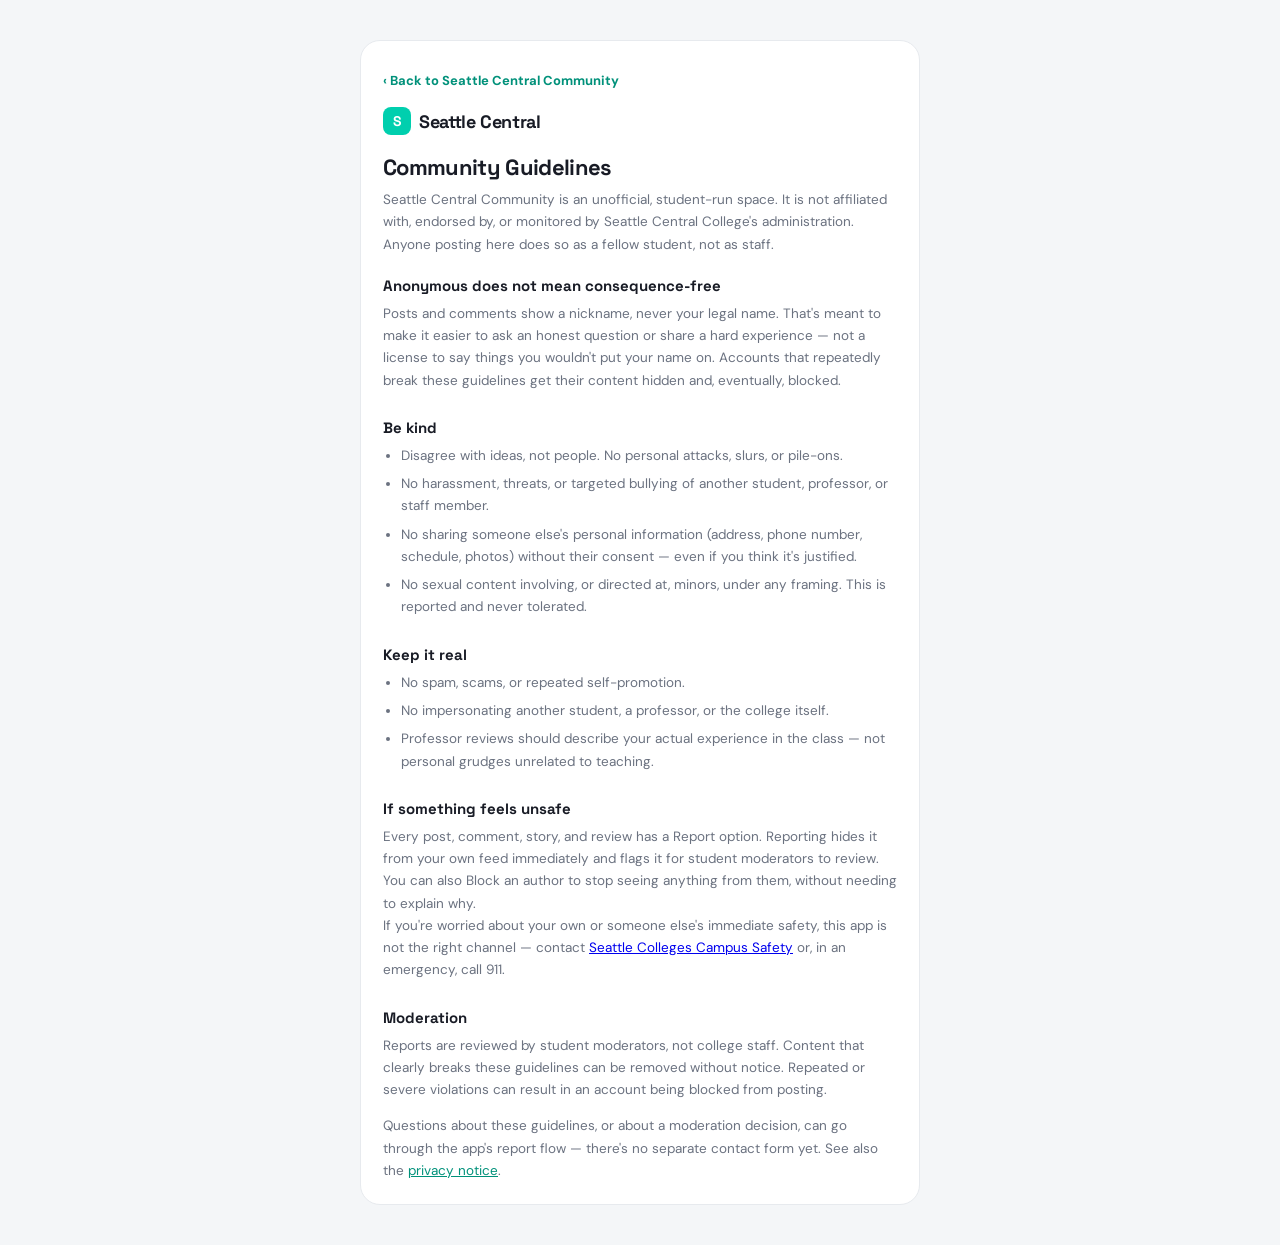
==== Seattle central Project/seattle-central-community/guidelines.html @ 3c8ae99a "Add files via upload" ====
<!DOCTYPE html>
<html lang="en">
<head>
<meta charset="UTF-8">
<meta name="viewport" content="width=device-width, initial-scale=1.0">
<meta name="theme-color" content="#00CFAE">
<title>Community Guidelines · Seattle Central Community</title>
<link rel="icon" href="icons/icon.svg" type="image/svg+xml">
<link rel="preconnect" href="https://fonts.googleapis.com">
<link href="https://fonts.googleapis.com/css2?family=DM+Sans:ital,opsz,wght@0,9..40,400;0,9..40,500;0,9..40,600;0,9..40,700;1,9..40,400&family=Space+Grotesk:wght@500;600;700&display=swap" rel="stylesheet">
<link rel="stylesheet" href="style.css">
<style>
  .policy-gate{ position:static; min-height:100vh; align-items:flex-start; padding:40px 20px; }
  .policy-card{ max-width:560px; width:100%; margin:0 auto; }
  .policy-card h2{ font-family:var(--font-display); font-size:15px; margin:26px 0 8px; }
  .policy-card h2:first-of-type{ margin-top:20px; }
  .policy-card p, .policy-card li{ font-size:13.5px; line-height:1.65; color:var(--ink-soft); }
  .policy-card ul{ margin:6px 0 0 18px; }
  .policy-card li{ margin-bottom:6px; }
  .policy-back{ display:inline-block; font-size:13px; font-weight:700; color:#00917A; text-decoration:none; margin-bottom:18px; }
</style>
</head>
<body>
<div class="gate policy-gate">
  <div class="gate-card policy-card">
    <a class="policy-back" href="index.html">‹ Back to Seattle Central Community</a>
    <div class="brand gate-brand"><div class="mark">S</div>Seattle Central</div>
    <h1 class="gate-title">Community Guidelines</h1>
    <p class="gate-lede">Seattle Central Community is an unofficial, student-run space. It is not affiliated with, endorsed by, or monitored by Seattle Central College's administration. Anyone posting here does so as a fellow student, not as staff.</p>

    <h2>Anonymous does not mean consequence-free</h2>
    <p>Posts and comments show a nickname, never your legal name. That's meant to make it easier to ask an honest question or share a hard experience — not a license to say things you wouldn't put your name on. Accounts that repeatedly break these guidelines get their content hidden and, eventually, blocked.</p>

    <h2>Be kind</h2>
    <ul>
      <li>Disagree with ideas, not people. No personal attacks, slurs, or pile-ons.</li>
      <li>No harassment, threats, or targeted bullying of another student, professor, or staff member.</li>
      <li>No sharing someone else's personal information (address, phone number, schedule, photos) without their consent — even if you think it's justified.</li>
      <li>No sexual content involving, or directed at, minors, under any framing. This is reported and never tolerated.</li>
    </ul>

    <h2>Keep it real</h2>
    <ul>
      <li>No spam, scams, or repeated self-promotion.</li>
      <li>No impersonating another student, a professor, or the college itself.</li>
      <li>Professor reviews should describe your actual experience in the class — not personal grudges unrelated to teaching.</li>
    </ul>

    <h2>If something feels unsafe</h2>
    <p>Every post, comment, story, and review has a Report option. Reporting hides it from your own feed immediately and flags it for student moderators to review. You can also Block an author to stop seeing anything from them, without needing to explain why.</p>
    <p>If you're worried about your own or someone else's immediate safety, this app is not the right channel — contact <a href="https://www.seattlecolleges.edu/about/campus-safety" target="_blank" rel="noopener">Seattle Colleges Campus Safety</a> or, in an emergency, call 911.</p>

    <h2>Moderation</h2>
    <p>Reports are reviewed by student moderators, not college staff. Content that clearly breaks these guidelines can be removed without notice. Repeated or severe violations can result in an account being blocked from posting.</p>

    <p class="gate-fine">Questions about these guidelines, or about a moderation decision, can go through the app's report flow — there's no separate contact form yet. See also the <a href="privacy.html">privacy notice</a>.</p>
  </div>
</div>
</body>
</html>
---- Seattle central Project/seattle-central-community/style.css ----
:root{
    --mint: #00CFAE;
    --mint-soft: #E3FBF6;
    --bg: #F4F6F8;
    --surface: #FFFFFF;
    --ink: #181B25;
    --ink-soft: #6B7280;
    --line: #E7EAEE;
    --accent: #5B6CFF;
    --warn: #FF6B6B;
    --radius: 16px;
    --radius-sm: 10px;
    --space: 8px;
    --font-display: 'Space Grotesk', 'DM Sans', sans-serif;
    --font-body: 'DM Sans', -apple-system, BlinkMacSystemFont, sans-serif;
  }
  *{margin:0;padding:0;box-sizing:border-box;-webkit-tap-highlight-color:transparent;}
  html,body{height:100%;}
  :focus-visible{ outline: 2px solid var(--mint); outline-offset: 2px; }
  button, a.menu-item { font-family: inherit; }
  .sr-only{position:absolute;width:1px;height:1px;padding:0;margin:-1px;overflow:hidden;clip:rect(0,0,0,0);white-space:nowrap;border:0;}
  body{
    font-family: var(--font-body);
    background: var(--bg);
    color: var(--ink);
    display:flex;
    justify-content:center;
  }
  body{ background: var(--bg); }
  .app{
    width:100%;
    max-width:430px;
    min-height:100vh;
    background: var(--surface);
    display:flex;
    flex-direction:column;
    position:relative;
    box-shadow: 0 0 40px rgba(0,0,0,0.04);
  }

  /* ---------- DESKTOP LAYOUT ---------- */
  @media (min-width: 900px){
    body{ align-items:flex-start; padding:0; }
    .app{
      max-width:none;
      width:100%;
      min-height:100vh;
      box-shadow:none;
      display:grid;
      grid-template-columns: 240px 1fr 320px;
      grid-template-rows: auto 1fr;
      grid-template-areas:
        "topbar topbar topbar"
        "sidenav main aside";
      max-width:1200px;
      margin:0 auto;
      background:transparent;
    }
    .topbar{ grid-area: topbar; max-width:1200px; width:100%; margin:0 auto; padding:18px 32px; background:var(--bg); border-bottom:1px solid var(--line); }
    .school-bar{ display:none; }
    main{ grid-area: main; padding: 0 24px 60px; max-width:680px; width:100%; justify-self:center; }
    .fab{ position:fixed; right: calc(50% - 600px + 24px); bottom:32px; }
    .bottomnav{ display:none; }
    .modal-overlay{ align-items:center; justify-content:center; }
    .modal{ width:480px; border-radius:20px; max-height:80vh; }

    /* desktop side navigation */
    .desktop-nav{
      display:flex; flex-direction:column; gap:4px;
      grid-area: sidenav; padding:24px 16px; position:sticky; top:73px; height:fit-content;
    }
    .desktop-nav .dn-item{
      display:flex; align-items:center; gap:12px;
      padding:11px 14px; border-radius:12px; cursor:pointer;
      font-size:14.5px; font-weight:600; color:var(--ink-soft);
      transition: background .15s, color .15s;
      width:100%; background:none; border:none; text-align:left;
    }
    .desktop-nav .dn-item .ic{ font-size:18px; width:22px; text-align:center; }
    .desktop-nav .dn-item:hover{ background:var(--bg); color:var(--ink); }
    .desktop-nav .dn-item.active{ background:var(--mint-soft); color:#00917A; }
    .desktop-nav .dn-divider{ height:1px; background:var(--line); margin:10px 14px; }
    .desktop-nav .dn-schools{ padding:0 14px; }
    .desktop-nav .dn-schools h4{ font-size:11px; text-transform:uppercase; letter-spacing:.06em; color:var(--ink-soft); margin: 14px 0 8px; }
    .desktop-nav .school-chip{ display:block; width:100%; text-align:left; margin-bottom:6px; border-radius:10px; }

    /* desktop right rail */
    .desktop-aside{
      grid-area: aside; padding:24px 24px 24px 0;
      display:flex; flex-direction:column; gap:18px; position:sticky; top:73px; height:fit-content;
    }
    .aside-card{
      border:1px solid var(--line); border-radius:var(--radius); padding:16px; background:var(--surface);
    }
    .aside-card h4{ font-family:var(--font-display); font-size:14px; margin-bottom:12px; }
    .aside-story{ display:flex; flex-direction:column; gap:2px; padding:8px 0; border-bottom:1px solid var(--line); }
    .aside-story:last-child{ border-bottom:none; }
    .aside-story .route{ font-size:11px; font-weight:700; color:var(--ink-soft); text-transform:uppercase; }
    .aside-story .major{ font-size:13px; font-weight:600; }
    .aside-trend{ display:flex; justify-content:space-between; align-items:center; padding:7px 0; font-size:13px; }
    .aside-trend .n{ color:var(--ink-soft); font-weight:700; margin-right:8px; }
    .aside-cta{ background: linear-gradient(135deg, var(--ink), #2B3142); color:#fff; }
    .aside-cta h4{ color:var(--mint); }
    .aside-cta p{ font-size:12.5px; line-height:1.6; opacity:.85; margin-bottom:12px; }
  }
  @media (min-width: 1300px){
    .app{ grid-template-columns: 260px 1fr 340px; }
  }

  /* ---------- HEADER ---------- */
  .topbar{
    position:sticky; top:0; z-index:50;
    background: var(--surface);
    border-bottom:1px solid var(--line);
    padding:14px 18px;
    display:flex; align-items:center; justify-content:space-between;
  }
  .brand{
    display:flex; align-items:center; gap:8px;
    font-family:var(--font-display);
    font-weight:700; font-size:18px; letter-spacing:-0.02em;
  }
  .brand .mark{
    width:28px;height:28px;border-radius:8px;
    background: var(--mint);
    display:flex;align-items:center;justify-content:center;
    color:#fff; font-size:14px; font-weight:800;
  }
  .topbar-icons{display:flex;gap:14px;align-items:center;}
  .icon-btn{
    width:40px;height:40px;border-radius:50%;
    display:flex;align-items:center;justify-content:center;
    background:var(--bg); border:none; cursor:pointer;
    color:var(--ink-soft); position:relative;
  }
  .icon-btn .dot{
    position:absolute; top:6px; right:6px;
    width:7px;height:7px;border-radius:50%;
    background: var(--accent); border:1.5px solid var(--surface);
  }

  /* ---------- SCHOOL SELECTOR ---------- */
  .school-bar{
    padding:10px 18px;
    font-size:12.5px; font-weight:600; color:var(--ink-soft);
    border-bottom:1px solid var(--line);
    background: var(--bg);
  }
  .school-chip{
    flex-shrink:0;
    padding:7px 14px;
    border-radius:999px;
    border:1px solid var(--line);
    background: var(--surface);
    font-size:13px; font-weight:600; color:var(--ink-soft);
    cursor:pointer; transition: all .15s ease;
    white-space:nowrap;
  }
  .school-chip.active{
    background: var(--ink); color:#fff; border-color:var(--ink);
  }

  /* ---------- MAIN ---------- */
  main{flex:1; padding-bottom:90px;}
  .page{display:none; animation: fade .25s ease;}
  .page.active{display:block;}
  @keyframes fade{from{opacity:0; transform:translateY(6px);} to{opacity:1; transform:none;}}

  /* live ticker - signature element */
  .pulse{
    margin:14px 18px; padding:14px 16px;
    border-radius: var(--radius);
    background: linear-gradient(135deg, var(--ink) 0%, #2B3142 100%);
    color:#fff; overflow:hidden; position:relative;
    height:84px;
  }
  .pulse-label{
    display:flex; align-items:center; gap:6px;
    font-size:11px; font-weight:700; letter-spacing:.08em;
    text-transform:uppercase; color: var(--mint); margin-bottom:8px;
  }
  .pulse-label .live-dot{
    width:6px;height:6px;border-radius:50%; background:var(--mint);
    animation: blink 1.4s infinite;
  }
  @keyframes blink{0%,100%{opacity:1;}50%{opacity:.25;}}
  .pulse-track{
    position:relative; height:20px;
  }
  .pulse-item{
    position:absolute; top:0; left:0; width:100%;
    font-size:14px; font-weight:500; opacity:0;
    transform: translateY(12px);
    transition: opacity .5s ease, transform .5s ease;
    white-space:nowrap; overflow:hidden; text-overflow:ellipsis;
  }
  .pulse-item.show{opacity:1; transform:translateY(0);}

  /* section headers */
  .section-head{
    display:flex; align-items:baseline; justify-content:space-between;
    padding: 18px 18px 10px;
  }
  .section-head h2{
    font-family:var(--font-display); font-size:18px; font-weight:700; letter-spacing:-0.02em;
  }
  .section-head a{font-size:12.5px; color:var(--ink-soft); text-decoration:none; font-weight:600;}

  /* board categories */
  .board-grid{
    display:grid; grid-template-columns: repeat(4,1fr);
    gap:10px; padding:0 18px 6px;
  }
  .board-cat{
    display:flex; flex-direction:column; align-items:center; justify-content:center; gap:6px;
    padding:15px 6px; border-radius: var(--radius-sm);
    background: var(--bg); cursor:pointer; border:1px solid transparent;
    transition: border-color .15s;
    font-family: inherit;
  }
  .board-cat:active{border-color:var(--mint);}
  .board-cat .emoji{font-size:20px;}
  .board-cat span{font-size:12px; font-weight:600; color:var(--ink-soft); text-align:center;}

  /* posts */
  .post{
    padding:14px 18px; border-bottom:1px solid var(--line);
    cursor:pointer;
  }
  .post:active{background: var(--bg);}
  .post-meta{
    display:flex; align-items:center; gap:6px;
    font-size:12px; color:var(--ink-soft); margin-bottom:6px;
  }
  .post-tag{
    font-size:11px; font-weight:700; padding:2px 8px;
    border-radius:6px; background: var(--mint-soft); color:#00917A;
  }
  .post-title{font-size:15px; font-weight:600; line-height:1.4; margin-bottom:4px;}
  .post-body{
    font-size:13px; color:var(--ink-soft); line-height:1.5;
    display:-webkit-box; -webkit-line-clamp:2; -webkit-box-orient:vertical; overflow:hidden;
  }
  .post-foot{
    display:flex; gap:14px; margin-top:8px;
    font-size:12px; color:var(--ink-soft); font-weight:500;
  }
  .post-foot span{display:flex; align-items:center; gap:4px;}

  /* post detail page */
  .post-detail-head{
    padding:14px 18px; border-bottom:1px solid var(--line);
    position:sticky; top:0; background:var(--surface); z-index:10;
  }
  .back-btn{
    border:none; background:var(--bg); color:var(--ink);
    font-size:13.5px; font-weight:700; padding:8px 14px;
    border-radius:999px; cursor:pointer; font-family:var(--font-body);
  }
  .back-btn:hover{ background:var(--mint-soft); color:#00917A; }
  .post-detail{
    padding:18px;
  }
  .post-detail .post-meta{margin-bottom:10px;}
  .post-detail .post-title{font-size:19px; font-weight:700; line-height:1.4; margin-bottom:10px;}
  .post-detail .post-body{
    font-size:14.5px; color:var(--ink); line-height:1.7;
    -webkit-line-clamp:unset; display:block;
  }
  .post-detail .post-foot{
    margin-top:16px; padding-bottom:16px;
    font-size:13px;
  }
  .post-actions{
    display:flex; gap:16px; padding-bottom:16px; border-bottom:1px solid var(--line);
  }
  .text-action{
    background:none; border:none; padding:0; cursor:pointer;
    font-family:var(--font-body); font-size:12.5px; font-weight:700;
    color:var(--ink-soft);
  }
  .text-action:hover{ color:var(--ink); text-decoration:underline; }
  .text-action.danger{ color:var(--warn); }
  .text-action.danger:hover{ color:var(--warn); text-decoration:underline; }
  .comment-actions{ display:flex; gap:14px; margin-top:6px; }
  .comment-edit-actions{ display:flex; gap:12px; margin-top:8px; }
  .c-edit-input{
    width:100%; border:1px solid var(--line); border-radius:8px;
    padding:8px 10px; font-size:13px; font-family:var(--font-body);
    background:var(--bg); color:var(--ink);
  }
  .c-edit-input:focus{ outline:none; border-color:var(--mint); }
  .comments-section{padding:0 18px 24px;}
  .comments-section h4{
    font-family:var(--font-display); font-size:14px; font-weight:700;
    margin:18px 0 12px;
  }
  .comment{
    display:flex; gap:10px; padding:10px 0; border-bottom:1px solid var(--line);
  }
  .comment:last-child{border-bottom:none;}
  .comment .c-avatar{
    flex-shrink:0; width:32px; height:32px; border-radius:50%;
    background: var(--mint-soft); color:#00917A;
    display:flex; align-items:center; justify-content:center;
    font-size:13px; font-weight:700; font-family:var(--font-display);
  }
  .comment .c-body{flex:1;}
  .comment .c-name{font-size:13px; font-weight:700; margin-bottom:2px;}
  .comment .c-text{font-size:13px; color:var(--ink-soft); line-height:1.55;}
  .comment .c-time{font-size:11px; color:var(--ink-soft); margin-top:4px;}
  .comment-input-row{
    display:flex; gap:8px; padding:12px 18px; border-top:1px solid var(--line);
    position:sticky; bottom:0; background:var(--surface);
  }
  .comment-input-row input{
    flex:1; border:1px solid var(--line); border-radius:999px;
    padding:10px 16px; font-size:13.5px; font-family:var(--font-body); background:var(--bg);
  }
  .comment-input-row button{
    background:var(--mint); color:#fff; border:none; border-radius:999px;
    padding:0 18px; font-size:13px; font-weight:700; cursor:pointer; font-family:var(--font-body);
  }

  /* transfer story cards */
  .story-scroller{
    display:flex; gap:12px; padding:0 18px 18px; overflow-x:auto; scrollbar-width:none;
  }
  .story-scroller::-webkit-scrollbar{display:none;}
  .story-card{
    flex-shrink:0; width:200px;
    border:1px solid var(--line); border-radius: var(--radius);
    padding:14px; background:var(--surface);
  }
  .story-route{
    display:flex; align-items:center; gap:6px;
    font-size:11px; font-weight:700; color:var(--ink-soft);
    text-transform:uppercase; letter-spacing:.04em; margin-bottom:10px;
  }
  .story-route .arrow{color:var(--mint);}
  .story-card h3{font-size:15px; font-weight:700; margin-bottom:4px; line-height:1.3;}
  .story-stat{
    display:inline-flex; gap:4px; align-items:center;
    font-size:11.5px; font-weight:600; color:#00917A;
    background: var(--mint-soft); padding:2px 8px; border-radius:6px; margin:6px 0;
  }
  .story-card p{font-size:12.5px; color:var(--ink-soft); line-height:1.5; margin-top:6px;}

  .stories-list .story-full{
    margin:0 18px 14px; padding:16px;
    border:1px solid var(--line); border-radius:var(--radius);
  }
  .story-full .story-route{margin-bottom:8px;}
  .story-full h3{font-size:16px; font-weight:700; margin-bottom:6px;}
  .story-full .stats-row{display:flex; gap:8px; flex-wrap:wrap; align-items:center; margin:8px 0;}
  .story-full .stats-row .story-time{font-size:11.5px; color:var(--ink-soft); font-weight:600;}
  .story-full p{font-size:13px; color:var(--ink-soft); line-height:1.6;}
  .story-save-btn{
    margin-top:12px; display:inline-flex; align-items:center; gap:4px;
    font-size:12px; font-weight:700; color:var(--ink-soft);
    background:var(--bg); border:1px solid var(--line); border-radius:999px;
    padding:6px 14px; cursor:pointer; font-family:var(--font-body);
  }
  .story-save-btn.saved{ color:#00917A; background:var(--mint-soft); border-color:transparent; }

  /* professor reviews */
  .prof-card{
    flex-shrink:0; width:200px;
    border:1px solid var(--line); border-radius: var(--radius);
    padding:14px; background:var(--surface);
  }
  .prof-card h3{font-size:15px; font-weight:700; margin-bottom:2px;}
  .prof-card .dept{font-size:11.5px; color:var(--ink-soft); font-weight:600; text-transform:uppercase; letter-spacing:.04em; margin-bottom:8px;}
  .prof-card p{font-size:12.5px; color:var(--ink-soft); line-height:1.5; margin-top:8px;}

  .rating-row{display:flex; gap:6px; align-items:center; margin-bottom:2px;}
  .rating-score{
    font-family:var(--font-display); font-weight:700; font-size:18px;
    color:#00917A; background:var(--mint-soft); border-radius:8px;
    padding:2px 8px; line-height:1.3;
  }
  .rating-stars{font-size:13px; letter-spacing:1px; color:var(--mint);}
  .rating-tags{display:flex; gap:6px; flex-wrap:wrap; margin-top:8px;}
  .rating-tag{
    font-size:11px; font-weight:600; color:var(--ink-soft);
    background:var(--bg); border:1px solid var(--line);
    padding:3px 9px; border-radius:999px;
  }

  .prof-full{
    margin:0 18px 14px; padding:16px;
    border:1px solid var(--line); border-radius:var(--radius);
  }
  .prof-full .head-row{display:flex; justify-content:space-between; align-items:flex-start; gap:10px;}
  .prof-full h3{font-size:16px; font-weight:700;}
  .prof-full .dept{font-size:11.5px; color:var(--ink-soft); font-weight:600; text-transform:uppercase; letter-spacing:.04em; margin-top:2px;}
  .prof-full .review-meta{display:flex; gap:14px; font-size:12px; color:var(--ink-soft); margin:10px 0 6px;}
  .prof-full p{font-size:13px; color:var(--ink-soft); line-height:1.6;}
  .prof-full .post-foot{margin-top:10px;}

  /* social-style composer box */
  .composer-box{
    display:block; width: calc(100% - 36px); text-align:left;
    margin:0 18px 16px; padding:14px 16px;
    border:1px solid var(--line); border-radius: var(--radius);
    background: var(--surface); cursor:pointer; font-family:inherit; color:inherit;
  }
  .composer-row{
    display:flex; align-items:center; gap:12px;
  }
  .composer-avatar{
    flex-shrink:0; width:38px; height:38px; border-radius:50%;
    background: var(--mint-soft); display:flex; align-items:center; justify-content:center;
    font-size:17px;
  }
  .composer-text{
    flex:1; padding:10px 16px; border-radius:999px;
    background: var(--bg); color: var(--ink-soft);
    font-size:13.5px; font-weight:500; cursor:pointer;
    transition: background .15s;
  }
  .composer-box:hover .composer-text{ background: var(--mint-soft); color:#00917A; }
  .composer-prompts{
    display:flex; gap:8px; flex-wrap:wrap; margin:12px 0 0; padding-left:50px;
  }
  .composer-prompts span{
    font-size:11.5px; font-weight:600; color:var(--ink-soft);
    background: var(--bg); border:1px solid var(--line);
    padding:4px 10px; border-radius:999px;
  }
  .composer-btn{
    display:block; margin:14px 0 0 50px;
    background: var(--mint); color:#fff; border:none;
    font-size:13px; font-weight:700; font-family:var(--font-body);
    padding:9px 20px; border-radius:999px; cursor:pointer;
    transition: transform .15s ease, box-shadow .15s ease;
    box-shadow: 0 4px 14px rgba(0,207,174,0.3);
  }
  .composer-btn:hover{ transform: translateY(-1px); box-shadow: 0 6px 18px rgba(0,207,174,0.4); }
  .composer-btn:active{ transform: translateY(0); }

  /* feed filter pills */
  .filter-row{
    display:flex; gap:8px; padding:0 18px 12px; overflow-x:auto; scrollbar-width:none;
  }
  .filter-row::-webkit-scrollbar{display:none;}
  .pill{
    flex-shrink:0; padding:6px 13px; border-radius:999px;
    font-size:12.5px; font-weight:600; border:1px solid var(--line);
    background:var(--surface); color:var(--ink-soft); cursor:pointer; white-space:nowrap;
  }
  .pill.active{background:var(--ink); color:#fff; border-color:var(--ink);}

  /* compose fab */
  .fab{
    position:absolute; right:18px; bottom:96px; z-index:40;
    height:56px; padding:0 24px; border-radius:999px;
    background: var(--mint); color:#fff; border:none;
    font-size:15px; font-weight:800; font-family:var(--font-body);
    cursor:pointer;
    display:flex; align-items:center; justify-content:center; gap:8px;
    box-shadow: 0 10px 28px rgba(0,207,174,0.45);
    letter-spacing:-0.01em;
    transition: transform .15s ease, box-shadow .15s ease;
    animation: fab-pop .4s ease;
  }
  .fab:hover{ transform: translateY(-2px) scale(1.03); box-shadow: 0 14px 32px rgba(0,207,174,0.5); }
  .fab:active{ transform: translateY(0) scale(0.98); }
  .fab .fab-plus{
    font-size:22px; font-weight:300; line-height:1;
    display:flex; align-items:center; justify-content:center;
    width:24px; height:24px; border-radius:50%;
    background: rgba(255,255,255,0.25);
  }
  @keyframes fab-pop{
    from{ transform: scale(0.6); opacity:0; }
    to{ transform: scale(1); opacity:1; }
  }

  /* bottom nav */
  .bottomnav{
    position:absolute; bottom:0; left:0; right:0; z-index:50;
    background: var(--surface); border-top:1px solid var(--line);
    display:flex; padding:8px 6px 14px;
  }
  .navbtn{
    flex:1; display:flex; flex-direction:column; align-items:center; gap:3px;
    background:none; border:none; cursor:pointer; color:var(--ink-soft);
    padding:8px 0; font-size:10.5px; font-weight:600; font-family:var(--font-body);
    min-height:48px;
  }
  .navbtn .ic{font-size:20px;}
  .navbtn.active{color:var(--ink);}
  .navbtn.active .ic{color:var(--mint);}

  /* my page */
  .profile-head{
    display:flex; align-items:center; gap:14px; padding:20px 18px;
    border-bottom:1px solid var(--line);
  }
  .avatar{
    width:54px; height:54px; border-radius:50%;
    background: linear-gradient(135deg, var(--mint), var(--accent));
    display:flex; align-items:center; justify-content:center;
    color:#fff; font-weight:700; font-size:18px; font-family:var(--font-display);
  }
  .profile-head h3{font-size:16px; font-weight:700;}
  .profile-head p{font-size:12.5px; color:var(--ink-soft); margin-top:2px;}
  .menu-list{padding:6px 0;}
  .menu-item{
    display:flex; align-items:center; justify-content:space-between;
    padding:14px 18px; border-bottom:1px solid var(--line);
    font-size:14px; font-weight:500; cursor:pointer;
    width:100%; background:none; border-left:none; border-right:none; border-top:none;
    color:inherit; text-decoration:none; text-align:left;
  }
  .menu-item .right{color:var(--ink-soft); font-size:12px;}

  /* empty state */
  .empty{
    text-align:center; padding:60px 30px; color:var(--ink-soft);
  }
  .empty .ic{font-size:36px; margin-bottom:10px;}
  .empty h4{font-size:14.5px; font-weight:700; color:var(--ink); margin-bottom:4px;}
  .empty p{font-size:12.5px; line-height:1.6;}

  /* compose modal */
  .modal-overlay{
    position:absolute; inset:0; z-index:100;
    background: rgba(20,22,30,0.45);
    display:none; align-items:flex-end;
  }
  .modal-overlay.show{display:flex;}
  .modal{
    width:100%; background:var(--surface);
    border-radius:20px 20px 0 0; padding:18px;
    animation: slideup .25s ease;
    max-height:85vh; overflow-y:auto;
  }
  @keyframes slideup{from{transform:translateY(100%);} to{transform:translateY(0);}}
  .modal h3{font-family:var(--font-display); font-size:17px; margin-bottom:14px;}
  .modal label{font-size:12.5px; font-weight:700; color:var(--ink-soft); display:block; margin:12px 0 6px;}
  .modal select, .modal input, .modal textarea{
    width:100%; border:1px solid var(--line); border-radius:var(--radius-sm);
    padding:10px 12px; font-size:14px; font-family:var(--font-body); color:var(--ink);
    background:var(--bg);
  }
  .modal textarea{min-height:90px; resize:vertical;}
  .modal-actions{display:flex; gap:10px; margin-top:18px;}
  .btn{
    flex:1; padding:12px; border-radius:var(--radius-sm); border:none;
    font-size:14px; font-weight:700; cursor:pointer; font-family:var(--font-body);
  }
  .btn-primary{background:var(--mint); color:#fff;}
  .btn-ghost{background:var(--bg); color:var(--ink-soft);}

  /* hide desktop-only panels on mobile */
  @media (max-width: 899px){
    .desktop-nav, .desktop-aside{ display:none; }
  }

  /* ---------- shared ---------- */
  .save-hint{ font-size:12px; font-weight:600; color:#00917A; }
  .btn-danger{ background:#FFF0F0; color:var(--warn); }
  .modal-2col{ display:grid; grid-template-columns:1fr 1fr; gap:12px; }

  /* ---------- STUDY TIMER ---------- */
  .timer-card{
    margin: 4px 18px 16px; padding: 26px 20px 20px;
    border:1px solid var(--line); border-radius: var(--radius);
    background: var(--surface);
    display:flex; flex-direction:column; align-items:center;
  }
  .timer-label{
    font-size:11px; font-weight:700; letter-spacing:.08em; text-transform:uppercase;
    color:var(--ink-soft); margin-bottom:10px;
  }
  .timer-clock{
    font-family: var(--font-display);
    font-size: clamp(48px, 13vw, 72px); font-weight:700; letter-spacing:-0.03em;
    line-height:1; color:var(--ink); font-variant-numeric: tabular-nums;
    margin-bottom:20px;
  }
  .timer-clock.running{ color:#00917A; }
  .goal-bar{
    width:100%; height:8px; border-radius:999px; background:var(--bg); overflow:hidden;
  }
  .goal-fill{
    height:100%; width:0%; border-radius:999px;
    background: var(--mint); transition: width .4s ease;
  }
  .goal-meta{
    width:100%; display:flex; justify-content:space-between; align-items:center;
    font-size:12px; color:var(--ink-soft); font-weight:600; margin:8px 0 18px;
  }
  .goal-edit input{
    width:42px; border:1px solid var(--line); border-radius:8px; background:var(--bg);
    padding:3px 6px; font-size:12px; font-weight:700; color:var(--ink); text-align:center;
    font-family:var(--font-body);
  }
  .timer-controls{ display:flex; gap:10px; width:100%; }
  .timer-controls .btn{ flex:1; }

  .tstats{
    display:grid; grid-template-columns: repeat(4, 1fr);
    gap:10px; padding: 0 18px 6px;
  }
  .tstat{
    border:1px solid var(--line); border-radius: var(--radius-sm);
    background:var(--surface); padding:12px 10px; text-align:center;
  }
  .tstat .v{ font-family:var(--font-display); font-size:16px; font-weight:700; }
  .tstat .l{ font-size:10.5px; font-weight:600; color:var(--ink-soft); margin-top:3px; text-transform:uppercase; letter-spacing:.04em; }
  @media (max-width: 420px){ .tstats{ grid-template-columns: repeat(2,1fr); } }

  .tchart{
    display:flex; align-items:flex-end; gap:10px;
    height:130px; margin: 0 18px 20px; padding: 14px 14px 8px;
    border:1px solid var(--line); border-radius: var(--radius); background:var(--surface);
  }
  .tbar{ flex:1; display:flex; flex-direction:column; align-items:center; justify-content:flex-end; height:100%; gap:5px; }
  .tbar .bar{
    width:100%; max-width:34px; border-radius:6px 6px 2px 2px;
    background: var(--mint-soft); border:1px solid rgba(0,207,174,.35);
    min-height:2px; transition: height .3s ease;
  }
  .tbar.today .bar{ background: var(--mint); border-color:var(--mint); }
  .tbar .d{ font-size:10px; font-weight:700; color:var(--ink-soft); }
  .tbar .h{ font-size:9.5px; color:var(--ink-soft); }

  /* ---------- CLASS SCHEDULE ---------- */
  .qtr-nav{
    display:flex; align-items:center; gap:8px;
    padding: 4px 18px 8px;
  }
  .qtr-btn{
    flex-shrink:0; padding:9px 12px; border-radius:var(--radius-sm);
    border:1px solid var(--line); background:var(--surface);
    font-size:12.5px; font-weight:700; color:var(--ink-soft);
    cursor:pointer; font-family:var(--font-body); white-space:nowrap;
    max-width:150px; overflow:hidden; text-overflow:ellipsis;
    transition: all .12s ease;
  }
  .qtr-btn:hover{ border-color:var(--mint); color:#00917A; }
  .qtr-btn.qtr-new{ border-style:dashed; }
  .qtr-name{ text-align:center; }
  .qtr-pos{ flex:1; font-size:11.5px; font-weight:600; color:var(--ink-soft); }
  .sched-toolbar{
    display:flex; align-items:center; gap:10px;
    padding: 4px 18px 14px;
  }
  .sched-sem-input{
    flex:1; min-width:0; border:1px solid var(--line); border-radius:var(--radius-sm);
    background:var(--bg); padding:9px 12px; font-size:13px; font-weight:600;
    color:var(--ink); font-family:var(--font-body);
  }
  .sched-sem-input:focus{ outline:none; border-color:var(--mint); }
  .sched-credits{ font-size:12px; font-weight:700; color:var(--ink-soft); white-space:nowrap; }
  .sched-add-btn{ flex:initial; padding:9px 14px; font-size:13px; }

  .sched-grid-wrap{ padding: 0 18px 20px; overflow-x:auto; }
  .sched-grid{
    --srow: 44px; --tcol: 44px;
    min-width: 480px;
    border:1px solid var(--line); border-radius: var(--radius);
    background:var(--surface); overflow:hidden;
  }
  .sg-head{
    display:grid; grid-template-columns: var(--tcol) repeat(5, 1fr);
    border-bottom:1px solid var(--line); background:var(--bg);
  }
  .sg-head .cell{
    padding:9px 4px; text-align:center;
    font-size:11.5px; font-weight:700; color:var(--ink-soft);
  }
  .sg-head .cell.today{ color:#00917A; }
  .sg-body{ display:grid; grid-template-columns: var(--tcol) repeat(5, 1fr); }
  .sg-timecol .tl{
    height:var(--srow); font-size:9.5px; color:var(--ink-soft); font-weight:600;
    display:flex; align-items:flex-start; justify-content:center; padding-top:2px;
    border-top:1px solid var(--line);
  }
  .sg-timecol .tl:first-child{ border-top:none; }
  .sg-daycol{ position:relative; border-left:1px solid var(--line); }
  .sg-daycol .hline{ height:var(--srow); border-top:1px solid var(--line); }
  .sg-daycol .hline:first-child{ border-top:none; }
  .sg-block{
    position:absolute; left:3px; right:3px;
    border-radius:8px; padding:4px 6px; overflow:hidden; cursor:pointer;
    border:1px solid rgba(0,0,0,0.06);
    transition: transform .12s ease, box-shadow .12s ease;
  }
  .sg-block:hover{ transform:scale(1.02); box-shadow:0 4px 12px rgba(0,0,0,0.12); z-index:5; }
  .sg-block .code{ font-size:10.5px; font-weight:800; line-height:1.2; }
  .sg-block .room{ font-size:9px; font-weight:600; opacity:.75; line-height:1.2; }

  .day-picker{ display:flex; gap:8px; }
  .day-chip{
    flex:1; padding:9px 0; text-align:center; border-radius:var(--radius-sm);
    border:1px solid var(--line); background:var(--bg);
    font-size:12.5px; font-weight:700; color:var(--ink-soft); cursor:pointer;
    transition: all .12s ease; user-select:none;
  }
  .day-chip.on{ background:var(--mint); border-color:var(--mint); color:#fff; }
  .color-picker{ display:flex; gap:8px; align-items:center; height:41px; }
  .color-dot{
    width:24px; height:24px; border-radius:50%; cursor:pointer;
    border:2px solid transparent; transition: transform .12s ease;
  }
  .color-dot.on{ border-color:var(--ink); transform:scale(1.12); }

  .sample-badge{
    display:inline-block; margin-left:6px; font-size:10px; font-weight:700;
    letter-spacing:.04em; text-transform:uppercase; color:#9A6210;
    background:#FFF2DE; padding:2px 7px; border-radius:999px; vertical-align:middle;
  }
  .safety-row{ display:flex; flex-wrap:wrap; gap:12px; align-items:center; margin-top:10px; }
  .feed-card{ cursor:pointer; }
  .feed-card .story-card, .feed-card .prof-card{ width:auto; margin: 0 18px 12px; }
  .search-box{ padding: 0 18px 12px; }
  .search-box input{
    width:100%; border:1px solid var(--line); border-radius:999px;
    padding:12px 16px; font-size:15px; font-family:var(--font-body); background:var(--bg);
  }
  .search-h{ font-family:var(--font-display); font-size:14px; padding: 8px 18px 4px; }
  .aside-copy{ font-size:12.5px; line-height:1.6; color:var(--ink-soft); }
  .aside-link{ font-size:13px; font-weight:700; color:#00917A; text-decoration:none; }
  .empty-action{ margin-top:16px; display:inline-flex; flex:none; padding:10px 18px; }
  .form-error{ color:var(--warn); font-size:13px; font-weight:600; min-height:1.2em; margin:8px 0; }
  .mode-banner{
    font-size:12.5px; line-height:1.5; padding:10px 12px; border-radius:10px; margin: 0 0 14px;
  }
  .mode-banner.warn{ background:#FFF2DE; color:#9A6210; }
  .mode-banner.ok{ background:var(--mint-soft); color:#00785F; }
  .gate{
    position:fixed; inset:0; z-index:200; background:var(--bg);
    display:flex; align-items:center; justify-content:center; padding:24px;
  }
  .gate[hidden]{ display:none !important; }
  .gate-card{
    width:100%; max-width:420px; background:var(--surface);
    border:1px solid var(--line); border-radius:20px; padding:28px 22px 22px;
  }
  .gate-brand{ margin-bottom:18px; }
  .gate-title{ font-family:var(--font-display); font-size:22px; letter-spacing:-0.03em; margin-bottom:8px; }
  .gate-lede{ font-size:14.5px; line-height:1.55; color:var(--ink-soft); margin-bottom:16px; }
  .gate-fine{ font-size:12px; line-height:1.5; color:var(--ink-soft); margin-top:14px; }
  .gate-fine a{ color:#00917A; }
  .gate-card label{ font-size:12.5px; font-weight:700; color:var(--ink-soft); display:block; margin:12px 0 6px; }
  .gate-card input{
    width:100%; border:1px solid var(--line); border-radius:var(--radius-sm);
    padding:12px; font-size:15px; font-family:var(--font-body); background:var(--bg);
  }
  .onboard-dots{ display:flex; gap:6px; margin-top:18px; }
  .onboard-dots span{ width:8px; height:8px; border-radius:50%; background:var(--line); }
  .onboard-dots span.on{ background:var(--mint); }
  .legal-page{ max-width:680px; margin:0 auto; padding:32px 20px 80px; font-family:var(--font-body); color:var(--ink); }
  .legal-page h1{ font-family:var(--font-display); font-size:28px; margin: 12px 0 16px; }
  .legal-page h2{ font-family:var(--font-display); font-size:18px; margin: 24px 0 8px; }
  .legal-page p, .legal-page li{ font-size:15px; line-height:1.65; color:var(--ink-soft); }
  .legal-page ul{ padding-left:18px; margin: 8px 0 16px; }
  .legal-page a{ color:#00917A; }
  .app[hidden]{ display:none !important; }
  .pill{ font-family: inherit; }
  .day-chip, .color-dot, .sg-block{ font-family: inherit; }
  .sg-block{ border:1px solid rgba(0,0,0,0.06); text-align:left; }
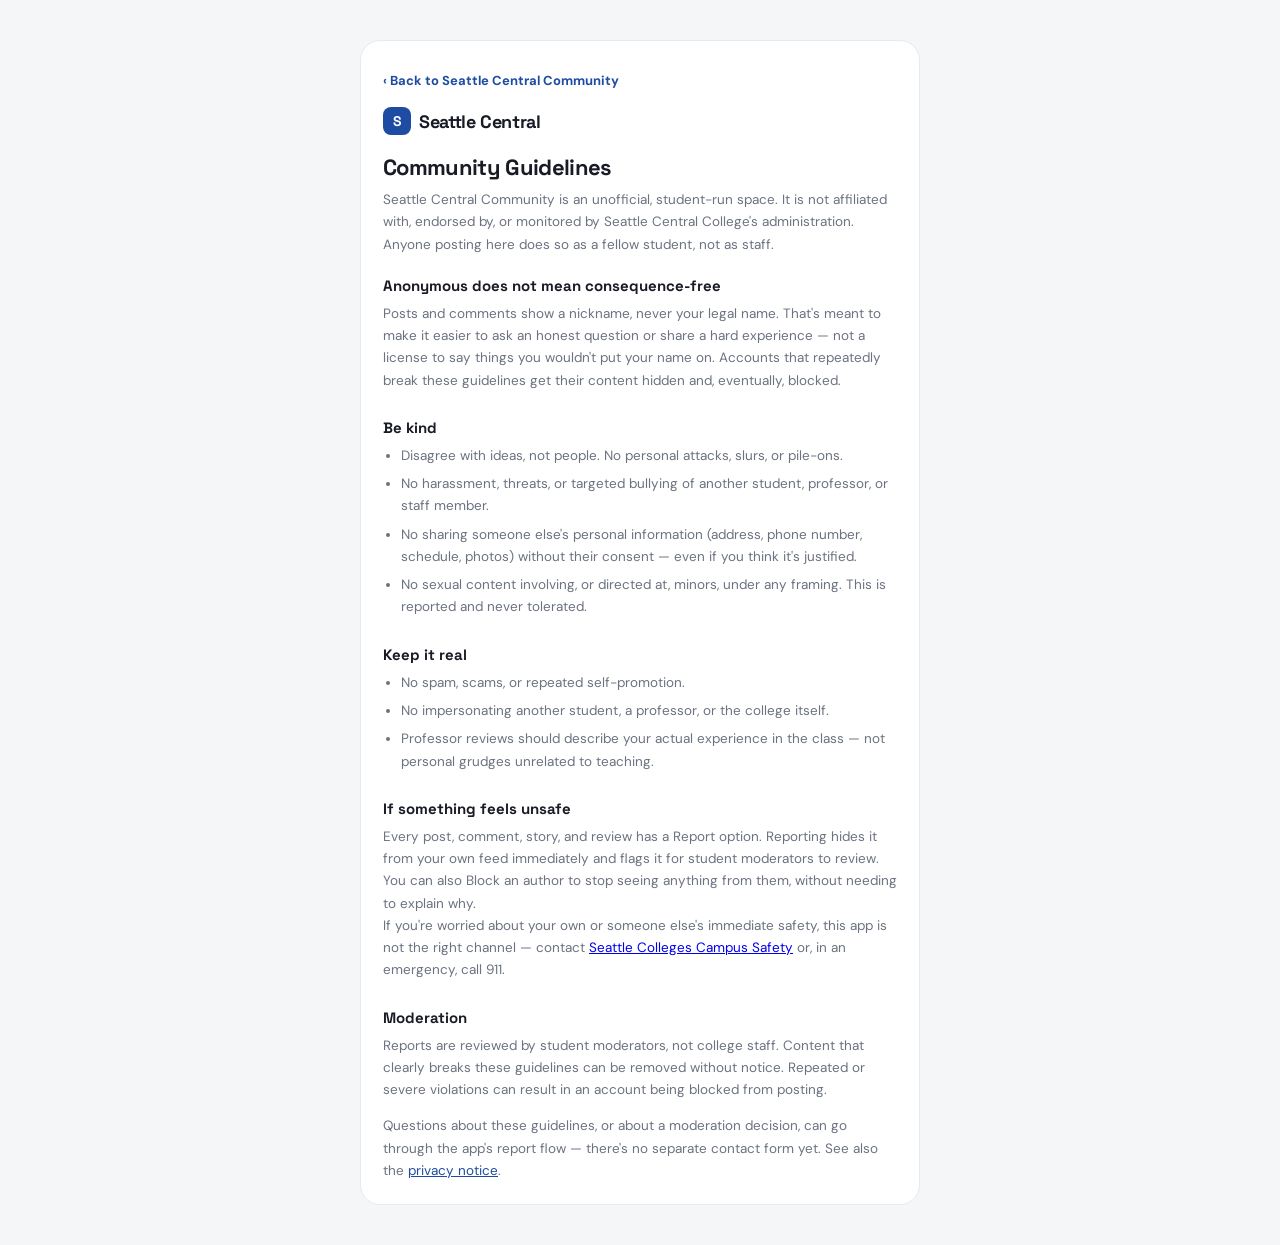
==== commit b8765be3: "Blue theme, remove Campus Pulse" ====
--- a/Seattle central Project/seattle-central-community/guidelines.html
+++ b/Seattle central Project/seattle-central-community/guidelines.html
@@ -3,7 +3,7 @@
 <head>
 <meta charset="UTF-8">
 <meta name="viewport" content="width=device-width, initial-scale=1.0">
-<meta name="theme-color" content="#00CFAE">
+<meta name="theme-color" content="#1E4CA2">
 <title>Community Guidelines · Seattle Central Community</title>
 <link rel="icon" href="icons/icon.svg" type="image/svg+xml">
 <link rel="preconnect" href="https://fonts.googleapis.com">
@@ -17,7 +17,7 @@
   .policy-card p, .policy-card li{ font-size:13.5px; line-height:1.65; color:var(--ink-soft); }
   .policy-card ul{ margin:6px 0 0 18px; }
   .policy-card li{ margin-bottom:6px; }
-  .policy-back{ display:inline-block; font-size:13px; font-weight:700; color:#00917A; text-decoration:none; margin-bottom:18px; }
+  .policy-back{ display:inline-block; font-size:13px; font-weight:700; color:#1E4CA2; text-decoration:none; margin-bottom:18px; }
 </style>
 </head>
 <body>
--- a/Seattle central Project/seattle-central-community/style.css
+++ b/Seattle central Project/seattle-central-community/style.css
@@ -1,6 +1,6 @@
 :root{
-    --mint: #00CFAE;
-    --mint-soft: #E3FBF6;
+    --mint: #1E4CA2;
+    --mint-soft: #E6ECF8;
     --bg: #F4F6F8;
     --surface: #FFFFFF;
     --ink: #181B25;
@@ -78,7 +78,7 @@
     }
     .desktop-nav .dn-item .ic{ font-size:18px; width:22px; text-align:center; }
     .desktop-nav .dn-item:hover{ background:var(--bg); color:var(--ink); }
-    .desktop-nav .dn-item.active{ background:var(--mint-soft); color:#00917A; }
+    .desktop-nav .dn-item.active{ background:var(--mint-soft); color:#1E4CA2; }
     .desktop-nav .dn-divider{ height:1px; background:var(--line); margin:10px 14px; }
     .desktop-nav .dn-schools{ padding:0 14px; }
     .desktop-nav .dn-schools h4{ font-size:11px; text-transform:uppercase; letter-spacing:.06em; color:var(--ink-soft); margin: 14px 0 8px; }
@@ -234,7 +234,7 @@
   }
   .post-tag{
     font-size:11px; font-weight:700; padding:2px 8px;
-    border-radius:6px; background: var(--mint-soft); color:#00917A;
+    border-radius:6px; background: var(--mint-soft); color:#1E4CA2;
   }
   .post-title{font-size:15px; font-weight:600; line-height:1.4; margin-bottom:4px;}
   .post-body{
@@ -257,7 +257,7 @@
     font-size:13.5px; font-weight:700; padding:8px 14px;
     border-radius:999px; cursor:pointer; font-family:var(--font-body);
   }
-  .back-btn:hover{ background:var(--mint-soft); color:#00917A; }
+  .back-btn:hover{ background:var(--mint-soft); color:#1E4CA2; }
   .post-detail{
     padding:18px;
   }
@@ -301,7 +301,7 @@
   .comment:last-child{border-bottom:none;}
   .comment .c-avatar{
     flex-shrink:0; width:32px; height:32px; border-radius:50%;
-    background: var(--mint-soft); color:#00917A;
+    background: var(--mint-soft); color:#1E4CA2;
     display:flex; align-items:center; justify-content:center;
     font-size:13px; font-weight:700; font-family:var(--font-display);
   }
@@ -341,7 +341,7 @@
   .story-card h3{font-size:15px; font-weight:700; margin-bottom:4px; line-height:1.3;}
   .story-stat{
     display:inline-flex; gap:4px; align-items:center;
-    font-size:11.5px; font-weight:600; color:#00917A;
+    font-size:11.5px; font-weight:600; color:#1E4CA2;
     background: var(--mint-soft); padding:2px 8px; border-radius:6px; margin:6px 0;
   }
   .story-card p{font-size:12.5px; color:var(--ink-soft); line-height:1.5; margin-top:6px;}
@@ -361,7 +361,7 @@
     background:var(--bg); border:1px solid var(--line); border-radius:999px;
     padding:6px 14px; cursor:pointer; font-family:var(--font-body);
   }
-  .story-save-btn.saved{ color:#00917A; background:var(--mint-soft); border-color:transparent; }
+  .story-save-btn.saved{ color:#1E4CA2; background:var(--mint-soft); border-color:transparent; }
 
   /* professor reviews */
   .prof-card{
@@ -376,7 +376,7 @@
   .rating-row{display:flex; gap:6px; align-items:center; margin-bottom:2px;}
   .rating-score{
     font-family:var(--font-display); font-weight:700; font-size:18px;
-    color:#00917A; background:var(--mint-soft); border-radius:8px;
+    color:#1E4CA2; background:var(--mint-soft); border-radius:8px;
     padding:2px 8px; line-height:1.3;
   }
   .rating-stars{font-size:13px; letter-spacing:1px; color:var(--mint);}
@@ -419,7 +419,7 @@
     font-size:13.5px; font-weight:500; cursor:pointer;
     transition: background .15s;
   }
-  .composer-box:hover .composer-text{ background: var(--mint-soft); color:#00917A; }
+  .composer-box:hover .composer-text{ background: var(--mint-soft); color:#1E4CA2; }
   .composer-prompts{
     display:flex; gap:8px; flex-wrap:wrap; margin:12px 0 0; padding-left:50px;
   }
@@ -434,9 +434,9 @@
     font-size:13px; font-weight:700; font-family:var(--font-body);
     padding:9px 20px; border-radius:999px; cursor:pointer;
     transition: transform .15s ease, box-shadow .15s ease;
-    box-shadow: 0 4px 14px rgba(0,207,174,0.3);
-  }
-  .composer-btn:hover{ transform: translateY(-1px); box-shadow: 0 6px 18px rgba(0,207,174,0.4); }
+    box-shadow: 0 4px 14px rgba(30,76,162,0.3);
+  }
+  .composer-btn:hover{ transform: translateY(-1px); box-shadow: 0 6px 18px rgba(30,76,162,0.4); }
   .composer-btn:active{ transform: translateY(0); }
 
   /* feed filter pills */
@@ -459,12 +459,12 @@
     font-size:15px; font-weight:800; font-family:var(--font-body);
     cursor:pointer;
     display:flex; align-items:center; justify-content:center; gap:8px;
-    box-shadow: 0 10px 28px rgba(0,207,174,0.45);
+    box-shadow: 0 10px 28px rgba(30,76,162,0.45);
     letter-spacing:-0.01em;
     transition: transform .15s ease, box-shadow .15s ease;
     animation: fab-pop .4s ease;
   }
-  .fab:hover{ transform: translateY(-2px) scale(1.03); box-shadow: 0 14px 32px rgba(0,207,174,0.5); }
+  .fab:hover{ transform: translateY(-2px) scale(1.03); box-shadow: 0 14px 32px rgba(30,76,162,0.5); }
   .fab:active{ transform: translateY(0) scale(0.98); }
   .fab .fab-plus{
     font-size:22px; font-weight:300; line-height:1;
@@ -560,7 +560,7 @@
   }
 
   /* ---------- shared ---------- */
-  .save-hint{ font-size:12px; font-weight:600; color:#00917A; }
+  .save-hint{ font-size:12px; font-weight:600; color:#1E4CA2; }
   .btn-danger{ background:#FFF0F0; color:var(--warn); }
   .modal-2col{ display:grid; grid-template-columns:1fr 1fr; gap:12px; }
 
@@ -581,7 +581,7 @@
     line-height:1; color:var(--ink); font-variant-numeric: tabular-nums;
     margin-bottom:20px;
   }
-  .timer-clock.running{ color:#00917A; }
+  .timer-clock.running{ color:#1E4CA2; }
   .goal-bar{
     width:100%; height:8px; border-radius:999px; background:var(--bg); overflow:hidden;
   }
@@ -621,7 +621,7 @@
   .tbar{ flex:1; display:flex; flex-direction:column; align-items:center; justify-content:flex-end; height:100%; gap:5px; }
   .tbar .bar{
     width:100%; max-width:34px; border-radius:6px 6px 2px 2px;
-    background: var(--mint-soft); border:1px solid rgba(0,207,174,.35);
+    background: var(--mint-soft); border:1px solid rgba(30,76,162,.35);
     min-height:2px; transition: height .3s ease;
   }
   .tbar.today .bar{ background: var(--mint); border-color:var(--mint); }
@@ -641,7 +641,7 @@
     max-width:150px; overflow:hidden; text-overflow:ellipsis;
     transition: all .12s ease;
   }
-  .qtr-btn:hover{ border-color:var(--mint); color:#00917A; }
+  .qtr-btn:hover{ border-color:var(--mint); color:#1E4CA2; }
   .qtr-btn.qtr-new{ border-style:dashed; }
   .qtr-name{ text-align:center; }
   .qtr-pos{ flex:1; font-size:11.5px; font-weight:600; color:var(--ink-soft); }
@@ -673,7 +673,7 @@
     padding:9px 4px; text-align:center;
     font-size:11.5px; font-weight:700; color:var(--ink-soft);
   }
-  .sg-head .cell.today{ color:#00917A; }
+  .sg-head .cell.today{ color:#1E4CA2; }
   .sg-body{ display:grid; grid-template-columns: var(--tcol) repeat(5, 1fr); }
   .sg-timecol .tl{
     height:var(--srow); font-size:9.5px; color:var(--ink-soft); font-weight:600;
@@ -724,14 +724,14 @@
   }
   .search-h{ font-family:var(--font-display); font-size:14px; padding: 8px 18px 4px; }
   .aside-copy{ font-size:12.5px; line-height:1.6; color:var(--ink-soft); }
-  .aside-link{ font-size:13px; font-weight:700; color:#00917A; text-decoration:none; }
+  .aside-link{ font-size:13px; font-weight:700; color:#1E4CA2; text-decoration:none; }
   .empty-action{ margin-top:16px; display:inline-flex; flex:none; padding:10px 18px; }
   .form-error{ color:var(--warn); font-size:13px; font-weight:600; min-height:1.2em; margin:8px 0; }
   .mode-banner{
     font-size:12.5px; line-height:1.5; padding:10px 12px; border-radius:10px; margin: 0 0 14px;
   }
   .mode-banner.warn{ background:#FFF2DE; color:#9A6210; }
-  .mode-banner.ok{ background:var(--mint-soft); color:#00785F; }
+  .mode-banner.ok{ background:var(--mint-soft); color:#1E4CA2; }
   .gate{
     position:fixed; inset:0; z-index:200; background:var(--bg);
     display:flex; align-items:center; justify-content:center; padding:24px;
@@ -745,7 +745,7 @@
   .gate-title{ font-family:var(--font-display); font-size:22px; letter-spacing:-0.03em; margin-bottom:8px; }
   .gate-lede{ font-size:14.5px; line-height:1.55; color:var(--ink-soft); margin-bottom:16px; }
   .gate-fine{ font-size:12px; line-height:1.5; color:var(--ink-soft); margin-top:14px; }
-  .gate-fine a{ color:#00917A; }
+  .gate-fine a{ color:#1E4CA2; }
   .gate-card label{ font-size:12.5px; font-weight:700; color:var(--ink-soft); display:block; margin:12px 0 6px; }
   .gate-card input{
     width:100%; border:1px solid var(--line); border-radius:var(--radius-sm);
@@ -759,8 +759,161 @@
   .legal-page h2{ font-family:var(--font-display); font-size:18px; margin: 24px 0 8px; }
   .legal-page p, .legal-page li{ font-size:15px; line-height:1.65; color:var(--ink-soft); }
   .legal-page ul{ padding-left:18px; margin: 8px 0 16px; }
-  .legal-page a{ color:#00917A; }
+  .legal-page a{ color:#1E4CA2; }
   .app[hidden]{ display:none !important; }
   .pill{ font-family: inherit; }
   .day-chip, .color-dot, .sg-block{ font-family: inherit; }
   .sg-block{ border:1px solid rgba(0,0,0,0.06); text-align:left; }
+
+.auth-tabs{ display:flex; gap:6px; background:var(--bg,#F4F6F8); padding:4px; border-radius:12px; margin-bottom:14px; }
+.auth-tab{ flex:1; border:0; background:transparent; padding:9px 0; border-radius:9px; font:inherit; font-weight:700; font-size:14px; color:var(--ink-soft); cursor:pointer; }
+.auth-tab.on{ background:#fff; color:var(--ink,#111); box-shadow:0 1px 3px rgba(0,0,0,.12); }
+#nickRow[hidden], #confirmRow[hidden]{ display:none; }
+
+.preview-list{ display:flex; flex-direction:column; gap:8px; margin-bottom:12px; }
+.preview-item{ border:1px solid var(--line); border-radius:var(--radius-sm); padding:10px 12px; display:flex; flex-direction:column; gap:3px; background:var(--bg); }
+.preview-item strong{ font-size:14.5px; }
+.preview-item span, .preview-empty{ font-size:13px; color:var(--ink-soft); line-height:1.45; }
+.preview-lock{ font-size:13.5px; font-weight:700; color:var(--ink-soft); margin:4px 0 12px; }
+.preview-card{ max-height:92vh; overflow:auto; }
+
+.guest-bar{ display:flex; align-items:center; justify-content:space-between; gap:10px; padding:8px 14px; background:var(--surface); border-bottom:1px solid var(--line); font-size:13.5px; color:var(--ink-soft); }
+.guest-bar[hidden]{ display:none; }
+.guest-bar-btns{ display:flex; gap:6px; }
+.guest-bar .btn{ padding:6px 12px; font-size:13px; }
+.guest-foot{ margin:16px 14px 90px; padding:18px; border:1px dashed var(--line); border-radius:14px; text-align:center; }
+.guest-foot p{ font-size:14px; font-weight:700; color:var(--ink-soft); margin:0 0 12px; }
+.guest-foot-btns{ display:flex; gap:8px; justify-content:center; }
+
+.shot{ position:fixed; inset:0; z-index:300; background:#fff; padding:max(env(safe-area-inset-top),14px) 12px 14px; overflow:auto; font-family:var(--font-body); color:var(--ink); }
+.shot[hidden]{ display:none; }
+.shot-title{ display:flex; align-items:baseline; justify-content:space-between; gap:10px; padding:4px 4px 10px; }
+.shot-title h2{ font-family:var(--font-display); font-size:20px; letter-spacing:-0.03em; margin:0; }
+.shot-title span{ font-size:12.5px; font-weight:700; color:var(--ink-soft); }
+.shot-grid{ border:1px solid var(--line); border-radius:12px; overflow:hidden; }
+.shot-head{ display:grid; grid-template-columns:34px repeat(5, minmax(0,1fr)); background:var(--bg); border-bottom:1px solid var(--line); }
+.shot-head div{ padding:8px 0; text-align:center; font-size:12px; font-weight:700; color:var(--ink-soft); }
+.shot-body{ display:grid; grid-template-columns:34px repeat(5, minmax(0,1fr)); }
+.shot-times div{ height:var(--sr); font-size:9.5px; font-weight:600; color:var(--ink-soft); text-align:center; padding-top:2px; border-top:1px solid var(--line); }
+.shot-times div:first-child{ border-top:none; }
+.shot-col{ position:relative; border-left:1px solid var(--line); }
+.shot-col i{ display:block; height:var(--sr); border-top:1px solid var(--line); }
+.shot-col i:first-child{ border-top:none; }
+.shot-block{ position:absolute; left:2px; right:2px; border-radius:7px; padding:3px 4px; overflow:hidden; line-height:1.2; }
+.shot-block b{ display:block; font-size:10.5px; font-weight:800; }
+.shot-block span{ display:block; font-size:9px; font-weight:600; opacity:.85; white-space:nowrap; overflow:hidden; text-overflow:ellipsis; }
+.shot-hint{ margin-top:12px; text-align:center; font-size:12.5px; color:var(--ink-soft); animation: shotfade .6s ease 3s forwards; }
+@keyframes shotfade{ to{ opacity:0; } }
+
+.q-pills{ display:grid; grid-template-columns:repeat(4, minmax(0,1fr)); gap:6px; }
+.q-pill{ height:40px; border:1px solid var(--line); border-radius:var(--radius-sm); background:var(--bg); font-family:var(--font-body); font-size:13px; font-weight:700; color:var(--ink-soft); cursor:pointer; padding:0; }
+.q-pill.on{ background:var(--mint-soft); border-color:var(--mint); color:#1E4CA2; }
+#profRevYear{ width:100%; }
+
+/* ===== Course work plans ===== */
+.cw-intro{ padding:4px 18px 12px; font-size:13.5px; color:var(--ink-soft); }
+.cw-empty{ margin:0 18px 12px; padding:18px; text-align:center; color:var(--ink-soft); font-size:14px; background:var(--surface); border:1px dashed var(--line); border-radius:14px; }
+.cw-card{background:var(--surface);border:1px solid var(--line);border-radius:14px;padding:14px;margin:0 18px 12px;cursor:pointer}
+.cw-top{display:flex;justify-content:space-between;align-items:flex-start;gap:8px}
+.cw-title{font-family:var(--font-display);font-size:16px;font-weight:700;letter-spacing:-0.02em;margin:0}
+.cw-sub{font-size:12.5px;color:var(--ink-soft);margin-top:3px}
+.cw-mine{font-size:11px;font-weight:700;color:#9A6210;background:#FFF2DE;padding:2px 8px;border-radius:999px;white-space:nowrap}
+.cw-lbl{font-size:11px;font-weight:700;color:var(--ink-soft);text-transform:uppercase;letter-spacing:.04em;margin:12px 0 5px}
+.cw-chips{display:flex;flex-wrap:wrap;gap:6px}
+.cw-c{font-size:12.5px;font-weight:600;padding:4px 10px;border-radius:999px;background:var(--mint-soft);color:#1E4CA2;display:inline-flex;gap:6px;align-items:center}
+.cw-c.s{background:#E8EAFF;color:#3D4CCC}
+.cw-cx{border:0;background:none;color:inherit;opacity:.65;font-size:15px;line-height:1;cursor:pointer;padding:0}
+.cw-stats{display:grid;grid-template-columns:repeat(2,1fr);gap:8px;margin-top:12px}
+.cw-stat{background:var(--bg);border-radius:10px;padding:8px 10px}
+.cw-stat b{display:block;font-family:var(--font-display);font-size:17px}
+.cw-stat span{font-size:11px;color:var(--ink-soft);font-weight:600}
+.cw-live{display:flex;align-items:center;gap:6px;font-size:12px;font-weight:600;color:#1E4CA2;margin-top:12px}
+.cw-live i{width:7px;height:7px;border-radius:50%;background:var(--mint);display:inline-block}
+.cw-btn{display:block;margin:0 18px 14px;width:calc(100% - 36px)}
+.cw-back{padding:6px 18px 4px}
+.cw-edit{display:flex;gap:8px;margin:12px 18px}
+.cw-q{background:var(--surface);border:1px solid var(--line);border-radius:14px;margin:0 18px 12px;overflow:hidden}
+.cw-qh{display:flex;justify-content:space-between;align-items:center;padding:10px 14px;background:var(--bg)}
+.cw-qh b{font-family:var(--font-display);font-size:15px}
+.cw-chip{font-size:11px;font-weight:700;padding:2px 9px;border-radius:999px;margin-left:8px}
+.cw-done{background:#E6ECF8;color:#1E4CA2}.cw-now{background:#E8EAFF;color:#3D4CCC}.cw-planned{background:#fff;color:var(--ink-soft);border:1px solid var(--line)}
+.cw-cr{font-size:12px;font-weight:700;color:var(--ink-soft)}
+.cw-edit-q{border:0;background:none;color:#1E4CA2;font-weight:700;font-size:12px;cursor:pointer;margin-left:8px;padding:0}
+.cw-cl{display:flex;justify-content:space-between;gap:10px;padding:10px 14px;border-top:1px solid var(--line)}
+.cw-a{font-weight:700;font-size:14px}.cw-b{font-size:12.5px;color:var(--ink-soft);margin-top:1px}.cw-p{font-size:12px;color:var(--ink-soft);margin-top:2px}
+.cw-r{text-align:right}.cw-r .k{font-size:12px;font-weight:600;color:var(--ink-soft)}.cw-r .g{font-family:var(--font-display);font-weight:700;font-size:15px;margin-top:2px}
+.cw-r .g.na{color:#B0B7C3;font-weight:500}
+.cw-comments{margin:18px 18px 24px}
+.cw-comments h4{font-family:var(--font-display);font-size:15px;margin:0 0 8px}
+.cw-cm{background:var(--surface);border:1px solid var(--line);border-radius:12px;padding:10px 12px;margin-bottom:8px;font-size:14px}
+.cw-cm-h{display:flex;gap:8px;align-items:center;font-size:12px;color:var(--ink-soft);margin-bottom:3px}
+.cw-cm-h b{color:var(--ink)}
+.cw-cm-form{display:flex;gap:8px}
+.cw-cm-form input,.cw-addrow input{flex:1;min-width:0;border:1px solid var(--line);border-radius:var(--radius-sm);background:var(--bg);padding:10px 12px;font-size:14px;font-family:inherit}
+.cw-addrow{display:flex;gap:8px;margin-bottom:6px}
+.cw-row{position:relative;border:1px solid var(--line);border-radius:12px;padding:10px;margin-bottom:8px;background:var(--bg)}
+.cw-row input{width:100%;box-sizing:border-box;margin-top:6px;border:1px solid var(--line);border-radius:8px;padding:9px 10px;font-size:14px;font-family:inherit;background:var(--surface)}
+.cw-row-grid{display:grid;grid-template-columns:1fr 1fr;gap:6px;padding-right:22px}
+.cw-row-grid + input{margin-right:0}
+.cw-x{position:absolute;right:6px;top:4px;border:0;background:none;font-size:20px;color:var(--ink-soft);cursor:pointer;line-height:1}
+.cw-three{grid-template-columns:repeat(3,minmax(0,1fr))}
+.cw-danger{display:block;margin:14px auto 2px;border:0;background:none;color:#C0392B;font-weight:700;font-size:13px;cursor:pointer}
+.fab[hidden]{ display:none !important; }
+
+/* ===== Professor / class search ===== */
+.ps-wrap{padding:6px 18px 4px}
+.ps-in{display:flex;gap:8px;align-items:center;border:1px solid var(--line);background:var(--surface);border-radius:12px;padding:0 12px}
+.ps-in input{flex:1;min-width:0;border:0;background:none;outline:none;padding:11px 0;font-size:14px;font-family:inherit;color:var(--ink)}
+.ps-tabs{display:grid;grid-template-columns:1fr 1fr;gap:6px;margin:10px 0 12px}
+.ps-tab{height:38px;border:1px solid var(--line);border-radius:10px;background:var(--bg);font-weight:700;font-size:13px;color:var(--ink-soft);cursor:pointer;font-family:var(--font-body)}
+.ps-tab.on{background:var(--mint-soft);border-color:var(--mint);color:#1E4CA2}
+.ps-sug{border:1px solid var(--line);border-radius:12px;background:var(--surface);overflow:hidden;margin:0 18px 12px;font-size:13.5px}
+.ps-sug div{padding:10px 12px;color:var(--ink-soft);border-top:1px solid var(--line);cursor:pointer}
+.ps-sug div:first-child{border-top:0}
+.ps-sug div.on{background:var(--mint-soft);color:#1E4CA2;font-weight:700}
+.ps-head{padding:0 18px;margin:4px 0 8px}
+.ps-head b{font-family:var(--font-display);font-size:18px;display:block}
+.ps-head span{font-size:12.5px;color:var(--ink-soft)}
+.ps-sum{margin:0 18px 12px;background:var(--surface);border:1px solid var(--line);border-radius:14px;padding:14px;display:flex;justify-content:space-between;align-items:center}
+.ps-big{font-family:var(--font-display);font-size:30px;font-weight:800;letter-spacing:-.03em}
+.ps-st{color:#F5A524;font-size:13px;letter-spacing:2px}
+.ps-sm{font-size:12px;color:var(--ink-soft);font-weight:600}
+.ps-row{margin:0 18px 10px;background:var(--surface);border:1px solid var(--line);border-radius:14px;padding:12px 14px}
+.ps-row .t{display:flex;justify-content:space-between;align-items:flex-start;gap:10px}
+.ps-row h4{margin:0;font-family:var(--font-display);font-size:15px}
+.ps-row .m{font-size:12px;color:var(--ink-soft);margin-top:2px}
+.ps-sc{background:var(--mint-soft);color:#1E4CA2;font-weight:800;border-radius:10px;padding:4px 10px;font-size:14px}
+.ps-row p{font-size:13px;color:var(--ink-soft);line-height:1.55;margin:8px 0 0}
+.ps-link{border:0;background:none;padding:0;font-family:inherit;font-size:12px;font-weight:700;color:#1E4CA2;margin-top:8px;cursor:pointer}
+.ps-lbl{margin:14px 18px 6px;font-size:11px;font-weight:700;color:var(--ink-soft);text-transform:uppercase;letter-spacing:.04em}
+#profList[hidden]{display:none}
+#profComposer[hidden]{display:none}
+.ps-chips{display:flex;flex-wrap:wrap;gap:8px;padding:0 18px 12px}
+.ps-chip{border:1px solid var(--line);background:var(--surface);border-radius:999px;padding:7px 12px;font-family:inherit;font-size:13px;font-weight:700;color:var(--ink);cursor:pointer}
+.ps-chip span{color:var(--ink-soft);font-weight:600;margin-left:2px}
+.ps-chip b{margin-right:2px}
+.ps-chip.empty{opacity:.55}
+.ps-chip.empty{opacity:.55}
+
+/* ===== Class picker in the review form ===== */
+.pk-lbl{font-size:12px;font-weight:700;color:var(--ink-soft);margin:12px 0 6px}
+.pk-chips{display:flex;flex-wrap:wrap;gap:8px}
+.pk-chip{border:1px solid var(--line);background:var(--surface);border-radius:999px;padding:7px 12px;font-size:13px;font-weight:600;color:var(--ink);cursor:pointer;font-family:inherit}
+.pk-chip b{font-weight:800;margin-right:2px}
+.pk-chip.on{background:var(--mint-soft);border-color:var(--mint);color:#1E4CA2;cursor:default}
+.pk-chip.more{background:var(--bg);color:#1E4CA2;border-style:dashed;font-weight:700}
+.pk-list{border:1px solid var(--line);border-radius:12px;overflow:hidden;background:var(--surface);margin-top:6px}
+.pk-list div{padding:10px 12px;border-top:1px solid var(--line);font-size:13.5px;color:var(--ink);cursor:pointer}
+.pk-list div:first-child{border-top:0}
+.pk-list div b{margin-right:6px}
+.pk-list div.more{color:#1E4CA2;font-weight:700;text-align:center;background:var(--bg)}
+.pk-none{margin-top:6px;font-size:12.5px;color:var(--ink-soft)}
+.pk-type{display:block;border:0;background:none;padding:0;margin-top:10px;font-family:inherit;font-size:12.5px;font-weight:700;color:#1E4CA2;cursor:pointer}
+.pk-picked{display:flex;justify-content:space-between;align-items:center;gap:10px;border:1px solid var(--mint);background:var(--mint-soft);color:#1E4CA2;font-weight:700;border-radius:12px;padding:11px 12px;font-size:14px}
+.pk-picked button{border:0;background:none;color:#1E4CA2;font-weight:800;font-size:13px;cursor:pointer;font-family:inherit}
+#profClassFind[hidden],#profClassPicked[hidden],#profClassManual[hidden],#profClassBrowse[hidden]{display:none}
+.pk-add{display:block;width:100%;margin-top:8px;border:1.5px dashed var(--mint);border-radius:12px;padding:12px;text-align:center;font-weight:800;font-size:14px;color:#1E4CA2;background:var(--mint-soft);cursor:pointer;font-family:inherit}
+.pk-addbtn{display:block;width:100%;margin-top:12px;border:1px solid var(--line);border-radius:12px;padding:11px 12px;text-align:center;font-weight:700;font-size:14px;color:#1E4CA2;background:var(--surface);cursor:pointer;font-family:inherit}
+.pk-err{margin-top:8px;font-size:13px;font-weight:700;color:#C0392B}
+.pk-note{margin-top:8px;font-size:12.5px;color:var(--ink-soft)}
+#profClassErr[hidden]{display:none}
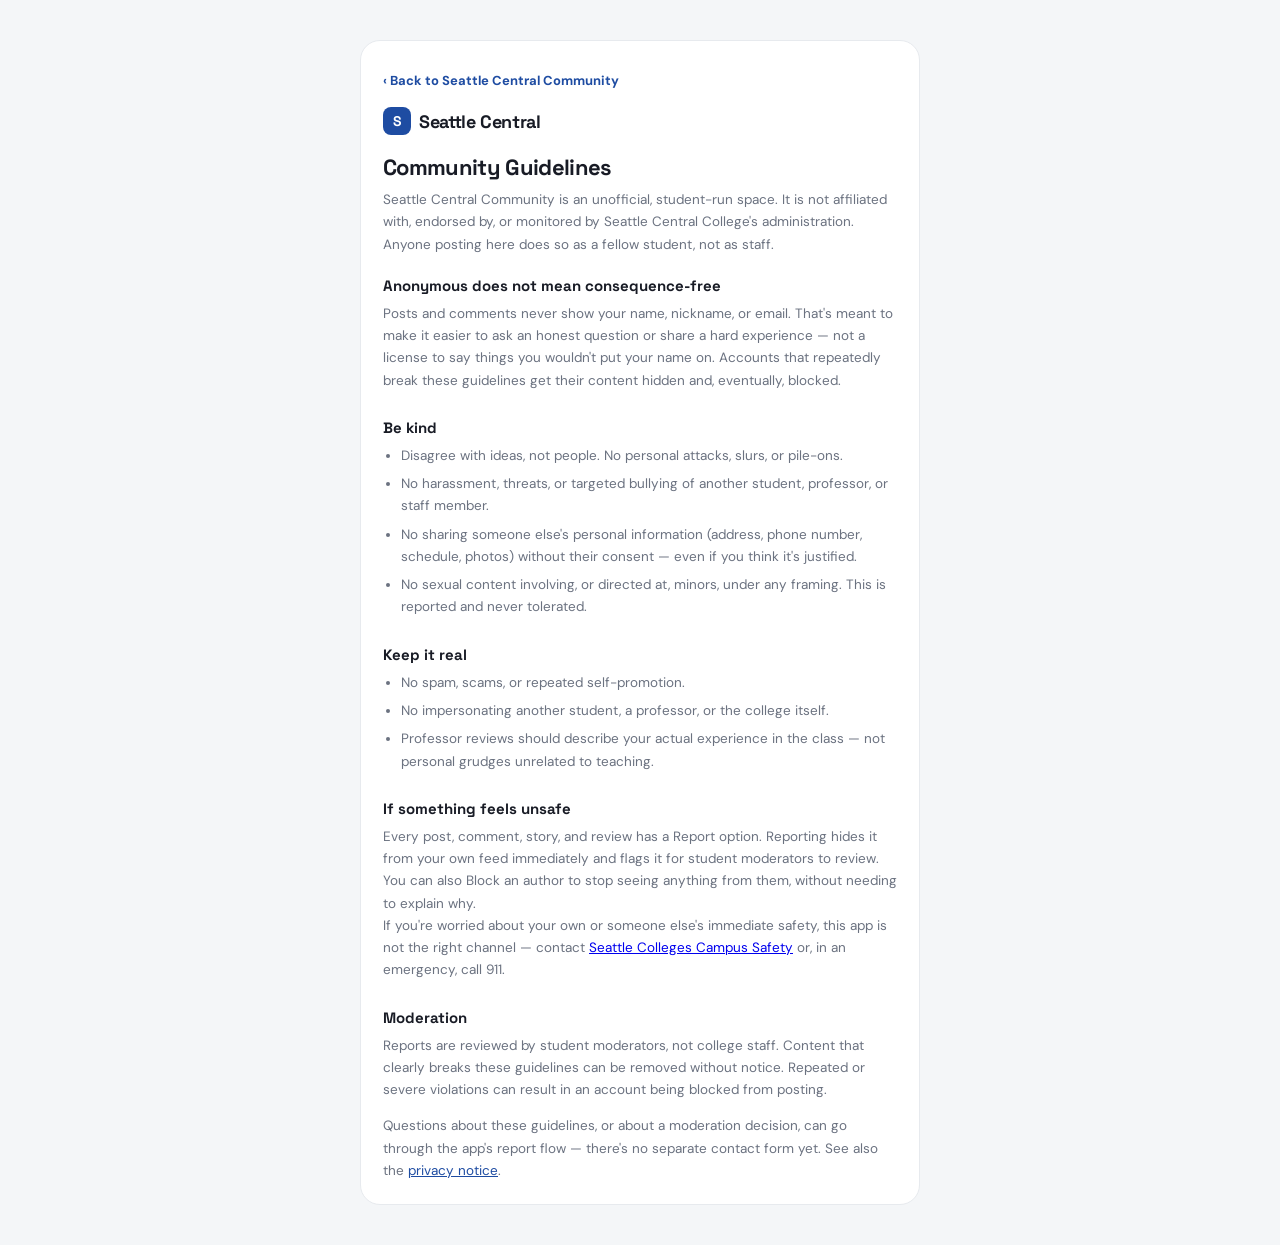
==== commit 60e5f738: "School email notice, privacy update" ====
--- a/Seattle central Project/seattle-central-community/guidelines.html
+++ b/Seattle central Project/seattle-central-community/guidelines.html
@@ -29,7 +29,7 @@
     <p class="gate-lede">Seattle Central Community is an unofficial, student-run space. It is not affiliated with, endorsed by, or monitored by Seattle Central College's administration. Anyone posting here does so as a fellow student, not as staff.</p>
 
     <h2>Anonymous does not mean consequence-free</h2>
-    <p>Posts and comments show a nickname, never your legal name. That's meant to make it easier to ask an honest question or share a hard experience — not a license to say things you wouldn't put your name on. Accounts that repeatedly break these guidelines get their content hidden and, eventually, blocked.</p>
+    <p>Posts and comments never show your name, nickname, or email. That's meant to make it easier to ask an honest question or share a hard experience — not a license to say things you wouldn't put your name on. Accounts that repeatedly break these guidelines get their content hidden and, eventually, blocked.</p>
 
     <h2>Be kind</h2>
     <ul>
--- a/Seattle central Project/seattle-central-community/style.css
+++ b/Seattle central Project/seattle-central-community/style.css
@@ -13,9 +13,12 @@
     --space: 8px;
     --font-display: 'Space Grotesk', 'DM Sans', sans-serif;
     --font-body: 'DM Sans', -apple-system, BlinkMacSystemFont, sans-serif;
+    --topbar-h: 69px;
+    --nav-h: calc(67px + env(safe-area-inset-bottom, 0px));
   }
   *{margin:0;padding:0;box-sizing:border-box;-webkit-tap-highlight-color:transparent;}
   html,body{height:100%;}
+  html{ -webkit-text-size-adjust:100%; text-size-adjust:100%; }
   :focus-visible{ outline: 2px solid var(--mint); outline-offset: 2px; }
   button, a.menu-item { font-family: inherit; }
   .sr-only{position:absolute;width:1px;height:1px;padding:0;margin:-1px;overflow:hidden;clip:rect(0,0,0,0);white-space:nowrap;border:0;}
@@ -38,75 +41,6 @@
     box-shadow: 0 0 40px rgba(0,0,0,0.04);
   }
 
-  /* ---------- DESKTOP LAYOUT ---------- */
-  @media (min-width: 900px){
-    body{ align-items:flex-start; padding:0; }
-    .app{
-      max-width:none;
-      width:100%;
-      min-height:100vh;
-      box-shadow:none;
-      display:grid;
-      grid-template-columns: 240px 1fr 320px;
-      grid-template-rows: auto 1fr;
-      grid-template-areas:
-        "topbar topbar topbar"
-        "sidenav main aside";
-      max-width:1200px;
-      margin:0 auto;
-      background:transparent;
-    }
-    .topbar{ grid-area: topbar; max-width:1200px; width:100%; margin:0 auto; padding:18px 32px; background:var(--bg); border-bottom:1px solid var(--line); }
-    .school-bar{ display:none; }
-    main{ grid-area: main; padding: 0 24px 60px; max-width:680px; width:100%; justify-self:center; }
-    .fab{ position:fixed; right: calc(50% - 600px + 24px); bottom:32px; }
-    .bottomnav{ display:none; }
-    .modal-overlay{ align-items:center; justify-content:center; }
-    .modal{ width:480px; border-radius:20px; max-height:80vh; }
-
-    /* desktop side navigation */
-    .desktop-nav{
-      display:flex; flex-direction:column; gap:4px;
-      grid-area: sidenav; padding:24px 16px; position:sticky; top:73px; height:fit-content;
-    }
-    .desktop-nav .dn-item{
-      display:flex; align-items:center; gap:12px;
-      padding:11px 14px; border-radius:12px; cursor:pointer;
-      font-size:14.5px; font-weight:600; color:var(--ink-soft);
-      transition: background .15s, color .15s;
-      width:100%; background:none; border:none; text-align:left;
-    }
-    .desktop-nav .dn-item .ic{ font-size:18px; width:22px; text-align:center; }
-    .desktop-nav .dn-item:hover{ background:var(--bg); color:var(--ink); }
-    .desktop-nav .dn-item.active{ background:var(--mint-soft); color:#1E4CA2; }
-    .desktop-nav .dn-divider{ height:1px; background:var(--line); margin:10px 14px; }
-    .desktop-nav .dn-schools{ padding:0 14px; }
-    .desktop-nav .dn-schools h4{ font-size:11px; text-transform:uppercase; letter-spacing:.06em; color:var(--ink-soft); margin: 14px 0 8px; }
-    .desktop-nav .school-chip{ display:block; width:100%; text-align:left; margin-bottom:6px; border-radius:10px; }
-
-    /* desktop right rail */
-    .desktop-aside{
-      grid-area: aside; padding:24px 24px 24px 0;
-      display:flex; flex-direction:column; gap:18px; position:sticky; top:73px; height:fit-content;
-    }
-    .aside-card{
-      border:1px solid var(--line); border-radius:var(--radius); padding:16px; background:var(--surface);
-    }
-    .aside-card h4{ font-family:var(--font-display); font-size:14px; margin-bottom:12px; }
-    .aside-story{ display:flex; flex-direction:column; gap:2px; padding:8px 0; border-bottom:1px solid var(--line); }
-    .aside-story:last-child{ border-bottom:none; }
-    .aside-story .route{ font-size:11px; font-weight:700; color:var(--ink-soft); text-transform:uppercase; }
-    .aside-story .major{ font-size:13px; font-weight:600; }
-    .aside-trend{ display:flex; justify-content:space-between; align-items:center; padding:7px 0; font-size:13px; }
-    .aside-trend .n{ color:var(--ink-soft); font-weight:700; margin-right:8px; }
-    .aside-cta{ background: linear-gradient(135deg, var(--ink), #2B3142); color:#fff; }
-    .aside-cta h4{ color:var(--mint); }
-    .aside-cta p{ font-size:12.5px; line-height:1.6; opacity:.85; margin-bottom:12px; }
-  }
-  @media (min-width: 1300px){
-    .app{ grid-template-columns: 260px 1fr 340px; }
-  }
-
   /* ---------- HEADER ---------- */
   .topbar{
     position:sticky; top:0; z-index:50;
@@ -161,7 +95,7 @@
   }
 
   /* ---------- MAIN ---------- */
-  main{flex:1; padding-bottom:90px;}
+  main{flex:1; padding-bottom:calc(var(--nav-h) + 24px); min-width:0;}
   .page{display:none; animation: fade .25s ease;}
   .page.active{display:block;}
   @keyframes fade{from{opacity:0; transform:translateY(6px);} to{opacity:1; transform:none;}}
@@ -250,7 +184,7 @@
   /* post detail page */
   .post-detail-head{
     padding:14px 18px; border-bottom:1px solid var(--line);
-    position:sticky; top:0; background:var(--surface); z-index:10;
+    position:sticky; top:var(--topbar-h); background:var(--surface); z-index:10;
   }
   .back-btn{
     border:none; background:var(--bg); color:var(--ink);
@@ -311,7 +245,7 @@
   .comment .c-time{font-size:11px; color:var(--ink-soft); margin-top:4px;}
   .comment-input-row{
     display:flex; gap:8px; padding:12px 18px; border-top:1px solid var(--line);
-    position:sticky; bottom:0; background:var(--surface);
+    position:sticky; bottom:var(--nav-h); background:var(--surface); z-index:10;
   }
   .comment-input-row input{
     flex:1; border:1px solid var(--line); border-radius:999px;
@@ -453,7 +387,7 @@
 
   /* compose fab */
   .fab{
-    position:absolute; right:18px; bottom:96px; z-index:40;
+    position:fixed; right:max(18px, calc(50% - 215px + 18px)); bottom:calc(var(--nav-h) + 16px); z-index:40;
     height:56px; padding:0 24px; border-radius:999px;
     background: var(--mint); color:#fff; border:none;
     font-size:15px; font-weight:800; font-family:var(--font-body);
@@ -479,9 +413,9 @@
 
   /* bottom nav */
   .bottomnav{
-    position:absolute; bottom:0; left:0; right:0; z-index:50;
+    position:fixed; bottom:0; left:50%; transform:translateX(-50%); width:100%; max-width:430px; z-index:50;
     background: var(--surface); border-top:1px solid var(--line);
-    display:flex; padding:8px 6px 14px;
+    display:flex; padding:8px 6px calc(10px + env(safe-area-inset-bottom, 0px));
   }
   .navbtn{
     flex:1; display:flex; flex-direction:column; align-items:center; gap:3px;
@@ -526,14 +460,16 @@
 
   /* compose modal */
   .modal-overlay{
-    position:absolute; inset:0; z-index:100;
+    position:fixed; inset:0; z-index:100;
     background: rgba(20,22,30,0.45);
-    display:none; align-items:flex-end;
-  }
+    display:none; align-items:flex-end; justify-content:center;
+    overscroll-behavior:contain;
+  }
+  body:has(.modal-overlay.show){ overflow:hidden; }
   .modal-overlay.show{display:flex;}
   .modal{
-    width:100%; background:var(--surface);
-    border-radius:20px 20px 0 0; padding:18px;
+    width:100%; max-width:430px; background:var(--surface);
+    border-radius:20px 20px 0 0; padding:18px 18px calc(18px + env(safe-area-inset-bottom, 0px));
     animation: slideup .25s ease;
     max-height:85vh; overflow-y:auto;
   }
@@ -660,8 +596,8 @@
 
   .sched-grid-wrap{ padding: 0 18px 20px; overflow-x:auto; }
   .sched-grid{
-    --srow: 44px; --tcol: 44px;
-    min-width: 480px;
+    --srow: 44px; --tcol: 40px;
+    min-width: 320px;
     border:1px solid var(--line); border-radius: var(--radius);
     background:var(--surface); overflow:hidden;
   }
@@ -734,12 +670,14 @@
   .mode-banner.ok{ background:var(--mint-soft); color:#1E4CA2; }
   .gate{
     position:fixed; inset:0; z-index:200; background:var(--bg);
-    display:flex; align-items:center; justify-content:center; padding:24px;
+    display:flex; align-items:flex-start; justify-content:center; padding:24px 16px;
+    overflow-y:auto;
   }
   .gate[hidden]{ display:none !important; }
   .gate-card{
     width:100%; max-width:420px; background:var(--surface);
     border:1px solid var(--line); border-radius:20px; padding:28px 22px 22px;
+    margin:auto;
   }
   .gate-brand{ margin-bottom:18px; }
   .gate-title{ font-family:var(--font-display); font-size:22px; letter-spacing:-0.03em; margin-bottom:8px; }
@@ -780,7 +718,7 @@
 .guest-bar{ display:flex; align-items:center; justify-content:space-between; gap:10px; padding:8px 14px; background:var(--surface); border-bottom:1px solid var(--line); font-size:13.5px; color:var(--ink-soft); }
 .guest-bar[hidden]{ display:none; }
 .guest-bar-btns{ display:flex; gap:6px; }
-.guest-bar .btn{ padding:6px 12px; font-size:13px; }
+.guest-bar .btn{ padding:6px 12px; font-size:13px; flex:none; white-space:nowrap; }
 .guest-foot{ margin:16px 14px 90px; padding:18px; border:1px dashed var(--line); border-radius:14px; text-align:center; }
 .guest-foot p{ font-size:14px; font-weight:700; color:var(--ink-soft); margin:0 0 12px; }
 .guest-foot-btns{ display:flex; gap:8px; justify-content:center; }
@@ -853,7 +791,8 @@
 .cw-addrow{display:flex;gap:8px;margin-bottom:6px}
 .cw-row{position:relative;border:1px solid var(--line);border-radius:12px;padding:10px;margin-bottom:8px;background:var(--bg)}
 .cw-row input{width:100%;box-sizing:border-box;margin-top:6px;border:1px solid var(--line);border-radius:8px;padding:9px 10px;font-size:14px;font-family:inherit;background:var(--surface)}
-.cw-row-grid{display:grid;grid-template-columns:1fr 1fr;gap:6px;padding-right:22px}
+.cw-row-grid{display:grid;grid-template-columns:minmax(0,1fr) minmax(0,1fr);gap:6px}
+.cw-row > .cw-row-grid:first-of-type{padding-right:24px}
 .cw-row-grid + input{margin-right:0}
 .cw-x{position:absolute;right:6px;top:4px;border:0;background:none;font-size:20px;color:var(--ink-soft);cursor:pointer;line-height:1}
 .cw-three{grid-template-columns:repeat(3,minmax(0,1fr))}
@@ -917,3 +856,127 @@
 .pk-err{margin-top:8px;font-size:13px;font-weight:700;color:#C0392B}
 .pk-note{margin-top:8px;font-size:12.5px;color:var(--ink-soft)}
 #profClassErr[hidden]{display:none}
+
+/* ===== Likes and hot posts ===== */
+.like-btn{display:inline-flex;align-items:center;gap:4px;border:1px solid var(--line);background:var(--surface);color:var(--ink-soft);border-radius:999px;padding:4px 12px;font-family:inherit;font-size:13px;font-weight:700;cursor:pointer}
+.like-btn.on{background:var(--mint-soft);border-color:var(--mint);color:var(--mint)}
+.like-btn:active{transform:scale(.96)}
+.hot-wrap{padding:14px 18px 0}
+.hot-head{display:flex;align-items:center;gap:8px;margin:0 0 10px}
+.hot-head h2{margin:0;font-family:var(--font-display);font-size:19px}
+.hot-flame{background:#FFF2DE;color:#C2700A;font-weight:800;font-size:11px;border-radius:999px;padding:3px 9px}
+.hot-main{background:var(--ink);color:#fff;border-radius:16px;padding:16px;margin-bottom:10px;cursor:pointer}
+.hot-main .tag{font-size:11px;font-weight:700;color:#9CB4F2;text-transform:uppercase;letter-spacing:.05em}
+.hot-main h3{margin:6px 0;font-family:var(--font-display);font-size:18px;line-height:1.25;color:#fff}
+.hot-main p{margin:0;font-size:13px;color:#C7CCD8;line-height:1.5}
+.hot-main .f{display:flex;gap:14px;margin-top:12px;font-size:13px;font-weight:700;align-items:center}
+.hot-main .like-btn{background:rgba(255,255,255,.12);border-color:rgba(255,255,255,.25);color:#fff}
+.hot-main .like-btn.on{background:#fff;color:#1E4CA2;border-color:#fff}
+.hot-row{display:flex;justify-content:space-between;align-items:center;gap:10px;background:var(--surface);border:1px solid var(--line);border-radius:14px;padding:11px 14px;margin-bottom:8px;cursor:pointer}
+.hot-row .n{font-family:var(--font-display);font-weight:800;color:#C2700A;width:18px}
+.hot-row .t{flex:1;font-weight:700;font-size:14px;line-height:1.3}
+.hot-row .l{font-size:12.5px;font-weight:700;color:var(--ink-soft);white-space:nowrap}
+/* the phone bottom bar is for phones only */
+@media (min-width: 900px){ .bottomnav{ display:none !important; } }
+
+/* online classes */
+.cls-seg{ display:flex; gap:6px; flex-wrap:wrap; margin-bottom:10px; }
+.sched-online{ background:#F3F6FC; border:1px solid #C9D5EE; border-radius:12px; padding:8px 10px; margin:0 18px 10px; }
+.sched-online[hidden]{ display:none; }
+.so-title{ font-size:11px; font-weight:700; color:#1E4CA2; margin-bottom:6px; }
+.so-chip{ font-family:inherit; background:#E6ECF8; color:#1E4CA2; border:1px dashed #1E4CA2; border-radius:999px; padding:4px 10px; font-size:12px; font-weight:600; margin:0 6px 6px 0; cursor:pointer; }
+.sg-online{ border-style:dashed !important; }
+.shot-async{ font-size:12px; margin:0 0 8px; color:#1E4CA2; }
+
+/* ===== Layout fixes (Oct 2026) ===== */
+/* quarter switcher: name on its own row, buttons share the row below */
+.qtr-nav{ flex-wrap:wrap; }
+.qtr-nav .qtr-name{ order:-1; flex:1 1 100%; }
+.qtr-nav .qtr-btn{ flex:1 1 0; max-width:none; min-width:0; }
+.sched-toolbar{ flex-wrap:wrap; }
+@media (max-width: 359px){
+  .sched-grid-wrap{ padding:0 10px 20px; }
+  .sched-grid{ min-width:0; --tcol:32px; }
+}
+
+/* phones: 16px inputs stop iPhone from zooming in when you tap a box */
+@media (max-width: 899px){
+  input, select, textarea{ font-size:16px !important; }
+  .goal-edit input{ width:48px; }
+}
+
+@keyframes pop{ from{ opacity:0; transform:translateY(8px) scale(.98); } to{ opacity:1; transform:none; } }
+
+/* ---------- DESKTOP LAYOUT (kept last so it wins over the phone rules) ---------- */
+@media (min-width: 900px){
+  :root{ --nav-h: 0px; }
+  body{ align-items:flex-start; padding:0; }
+  .app{
+    max-width:1200px; width:100%; margin:0 auto;
+    min-height:100vh; box-shadow:none; background:transparent;
+    display:grid;
+    grid-template-columns: 240px minmax(0, 1fr) 320px;
+    grid-template-rows: auto auto 1fr;
+    grid-template-areas:
+      "topbar topbar topbar"
+      "guest guest guest"
+      "sidenav main aside";
+  }
+  .topbar{ grid-area: topbar; }
+  .guest-bar{ grid-area: guest; }
+  .school-bar{ display:none; }
+  main{ grid-area: main; padding: 0 24px 60px; max-width:680px; width:100%; min-width:0; justify-self:center; }
+  .fab{ right: max(24px, calc(50% - 600px + 24px)); bottom:32px; }
+  .bottomnav{ display:none !important; }
+  .comment-input-row{ bottom:0; }
+  .filter-row{ flex-wrap:wrap; overflow:visible; }
+  .board-cat{ background:var(--surface); border-color:var(--line); }
+  .board-cat:hover{ border-color:var(--mint); }
+  .modal-overlay{ align-items:center; justify-content:center; padding:24px; }
+  .modal{ width:480px; max-width:100%; border-radius:20px; max-height:calc(100vh - 48px) !important; padding:22px; animation: pop .18s ease; }
+
+  /* desktop side navigation */
+  .desktop-nav{
+    display:flex; flex-direction:column; gap:4px;
+    grid-area: sidenav; padding:24px 16px; position:sticky; top:var(--topbar-h); height:fit-content;
+  }
+  .desktop-nav .dn-item{
+    display:flex; align-items:center; gap:12px;
+    padding:11px 14px; border-radius:12px; cursor:pointer;
+    font-size:14.5px; font-weight:600; color:var(--ink-soft);
+    transition: background .15s, color .15s;
+    width:100%; background:none; border:none; text-align:left;
+  }
+  .desktop-nav .dn-item .ic{ font-size:18px; width:22px; text-align:center; }
+  .desktop-nav .dn-item:hover{ background:var(--bg); color:var(--ink); }
+  .desktop-nav .dn-item.active{ background:var(--mint-soft); color:#1E4CA2; }
+  .desktop-nav .dn-divider{ height:1px; background:var(--line); margin:10px 14px; }
+  .desktop-nav .dn-schools{ padding:0 14px; }
+  .desktop-nav .dn-schools h4{ font-size:11px; text-transform:uppercase; letter-spacing:.06em; color:var(--ink-soft); margin: 14px 0 8px; }
+  .desktop-nav .school-chip{ display:block; width:100%; text-align:left; margin-bottom:6px; border-radius:10px; }
+
+  /* desktop right rail */
+  .desktop-aside{
+    grid-area: aside; padding:24px 24px 24px 0;
+    display:flex; flex-direction:column; gap:18px; position:sticky; top:var(--topbar-h); height:fit-content;
+  }
+  .aside-card{ border:1px solid var(--line); border-radius:var(--radius); padding:16px; background:var(--surface); }
+  .aside-card h4{ font-family:var(--font-display); font-size:14px; margin-bottom:12px; }
+  .aside-story{ display:flex; flex-direction:column; gap:2px; padding:8px 0; border-bottom:1px solid var(--line); }
+  .aside-story:last-child{ border-bottom:none; }
+  .aside-story .route{ font-size:11px; font-weight:700; color:var(--ink-soft); text-transform:uppercase; }
+  .aside-story .major{ font-size:13px; font-weight:600; }
+  .aside-cta{ background: linear-gradient(135deg, var(--ink), #2B3142); color:#fff; }
+  .aside-cta h4{ color:#9CB4F2; }
+  .aside-cta p{ font-size:12.5px; line-height:1.6; opacity:.85; margin-bottom:12px; }
+}
+@media (min-width: 1300px){
+  .app{ grid-template-columns: 260px minmax(0, 1fr) 340px; }
+}
+
+/* sign up: school email notice */
+.school-note{ background:#E6ECF8; border:1px solid #C9D5EE; border-radius:10px; padding:10px 12px; font-size:13px; line-height:1.5; color:#12347A; margin:0 0 4px; }
+.school-note b{ display:block; margin-bottom:2px; }
+.school-note[hidden], .school-hint[hidden]{ display:none; }
+.school-hint{ font-size:12.5px; line-height:1.45; color:#9A6210; background:#FFF2DE; border-radius:8px; padding:7px 10px; margin-top:6px; }
+.mode-banner[hidden]{ display:none; }
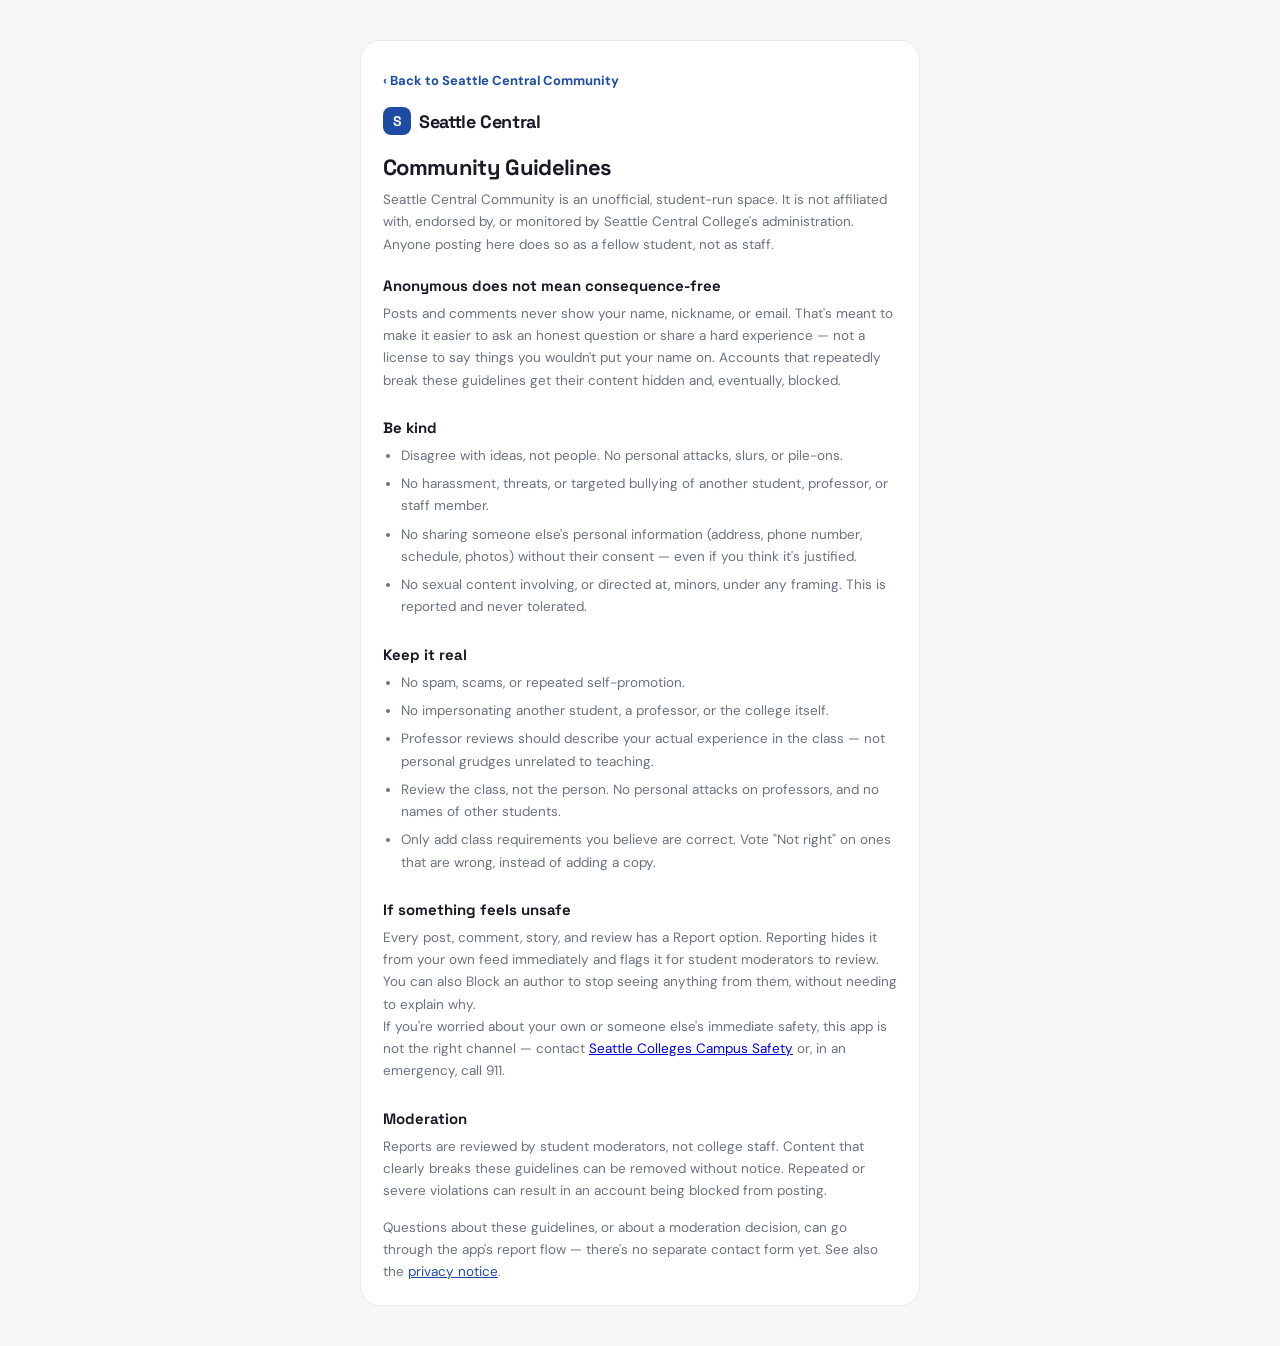
==== commit 1bae0519: "Class pages, review comments, tags, requirements" ====
--- a/Seattle central Project/seattle-central-community/guidelines.html
+++ b/Seattle central Project/seattle-central-community/guidelines.html
@@ -44,6 +44,8 @@
       <li>No spam, scams, or repeated self-promotion.</li>
       <li>No impersonating another student, a professor, or the college itself.</li>
       <li>Professor reviews should describe your actual experience in the class — not personal grudges unrelated to teaching.</li>
+      <li>Review the class, not the person. No personal attacks on professors, and no names of other students.</li>
+      <li>Only add class requirements you believe are correct. Vote "Not right" on ones that are wrong, instead of adding a copy.</li>
     </ul>
 
     <h2>If something feels unsafe</h2>
--- a/Seattle central Project/seattle-central-community/style.css
+++ b/Seattle central Project/seattle-central-community/style.css
@@ -980,3 +980,161 @@
 .school-note[hidden], .school-hint[hidden]{ display:none; }
 .school-hint{ font-size:12.5px; line-height:1.45; color:#9A6210; background:#FFF2DE; border-radius:8px; padding:7px 10px; margin-top:6px; }
 .mode-banner[hidden]{ display:none; }
+
+/* delete account */
+.menu-item.menu-danger, .menu-item.menu-danger .right{ color:#C0392B; }
+.del-list{ font-size:13px; color:var(--ink-soft); line-height:1.6; padding-left:18px; margin:0 0 6px; }
+.btn-danger-solid{ background:#C0392B; color:#fff; }
+.btn-danger-solid:disabled{ background:#E9B7B1; cursor:not-allowed; }
+.toast{ position:fixed; left:50%; bottom:calc(var(--nav-h) + 20px); transform:translateX(-50%); z-index:400; background:var(--ink); color:#fff; font-size:14px; font-weight:600; padding:11px 18px; border-radius:999px; box-shadow:0 8px 24px rgba(0,0,0,.2); transition:opacity .4s ease; max-width:calc(100% - 32px); text-align:center; }
+.toast.out{ opacity:0; }
+
+/* ===== Welcome page (logged-out visitors) ===== */
+.landing{ position:fixed; inset:0; z-index:180; overflow-y:auto; background:#F6F8FC; color:var(--ink); font-family:var(--font-body); -webkit-overflow-scrolling:touch; }
+.landing[hidden]{ display:none; }
+.ld-nav{ max-width:1100px; margin:0 auto; display:flex; justify-content:space-between; align-items:center; padding:16px 18px; gap:10px; }
+.ld-name-s{ display:none; }
+.ld-nav-btns{ display:flex; align-items:center; gap:6px; }
+.ld-btn{ border:0; background:var(--mint); color:#fff; font-family:var(--font-body); font-weight:700; font-size:15px; padding:13px 22px; border-radius:999px; cursor:pointer; box-shadow:0 8px 20px rgba(30,76,162,.25); transition:transform .15s ease; }
+.ld-btn:hover{ transform:translateY(-1px); }
+.ld-btn-sm{ font-size:13.5px; padding:9px 16px; box-shadow:none; }
+.ld-link{ border:0; background:none; color:#1E4CA2; font-family:var(--font-body); font-weight:700; font-size:14px; padding:9px 10px; cursor:pointer; }
+.ld-hero{ max-width:1100px; margin:0 auto; padding:20px 18px 8px; display:grid; gap:22px; }
+.ld-tag{ display:inline-block; background:var(--mint-soft); color:#1E4CA2; font-size:12px; font-weight:700; border-radius:999px; padding:4px 11px; margin-bottom:12px; }
+.ld-title{ font-family:var(--font-display); font-size:36px; line-height:1.08; letter-spacing:-0.03em; margin:0; }
+.ld-title span{ color:#1E4CA2; }
+.ld-sub{ font-size:16px; line-height:1.55; color:var(--ink-soft); margin:12px 0 18px; max-width:440px; }
+.ld-ctas{ display:flex; flex-direction:column; align-items:stretch; gap:6px; }
+.ld-bubbles{ display:flex; flex-direction:column; gap:10px; }
+.ld-bub{ max-width:84%; border-radius:18px; padding:11px 14px; font-size:14.5px; font-weight:600; line-height:1.4; box-shadow:0 6px 16px rgba(20,35,74,.07); }
+.ld-bub small{ display:block; font-size:11.5px; font-weight:600; margin-top:3px; opacity:.75; }
+.ld-bub.b1{ align-self:flex-start; background:#fff; border:1px solid var(--line); border-bottom-left-radius:5px; transform:rotate(-1.5deg); }
+.ld-bub.b2{ align-self:flex-end; background:#1E4CA2; color:#fff; border-bottom-right-radius:5px; transform:rotate(1deg); }
+.ld-bub.b3{ align-self:flex-start; background:#FFF2DE; border-bottom-left-radius:5px; transform:rotate(-1deg); }
+.ld-notes{ max-width:1100px; margin:0 auto; padding:22px 18px 18px; display:grid; grid-template-columns:repeat(2, minmax(0,1fr)); gap:14px; }
+.ld-note{ padding:14px; border-radius:4px; box-shadow:0 4px 10px rgba(0,0,0,.08); }
+.ld-note h3{ font-family:var(--font-display); font-size:15px; margin:0 0 4px; }
+.ld-note p{ font-size:13px; line-height:1.45; margin:0; color:#2E3340; }
+.ld-ic{ font-size:18px; margin-bottom:6px; }
+.ld-note.n1{ background:#FFF59D; transform:rotate(-2deg); }
+.ld-note.n2{ background:#C9E4FF; transform:rotate(1.5deg); }
+.ld-note.n3{ background:#FFD1DC; transform:rotate(-1deg); }
+.ld-note.n4{ background:#CFF2D9; transform:rotate(2deg); }
+.ld-foot{ max-width:1100px; margin:0 auto; padding:10px 18px 28px; text-align:center; font-size:12px; color:var(--ink-soft); }
+.ld-foot a{ color:#1E4CA2; }
+.ld-link, .ld-btn{ white-space:nowrap; }
+.ld-nav .brand{ min-width:0; }
+@media (max-width: 480px){
+  .ld-name{ display:none; } .ld-name-s{ display:inline; }
+}
+@media (max-width: 360px){
+  .ld-title{ font-size:31px; }
+  .ld-nav{ padding:14px 12px; }
+}
+@media (min-width: 760px){
+  .ld-nav{ padding:20px 32px; }
+  .ld-hero{ grid-template-columns:minmax(0,1.15fr) minmax(0,1fr); align-items:center; gap:40px; padding:9vh 32px 24px; }
+  .ld-bub{ font-size:15.5px; padding:13px 16px; }
+  .ld-title{ font-size:50px; }
+  .ld-sub{ font-size:17px; }
+  .ld-ctas{ flex-direction:row; align-items:center; gap:10px; }
+  .ld-notes{ grid-template-columns:repeat(4, minmax(0,1fr)); gap:20px; padding:36px 32px 28px; }
+  .ld-note{ padding:18px; }
+  .ld-note h3{ font-size:16px; }
+}
+
+/* ===== Review comments, tags, and class pages ===== */
+.dept-link{ display:inline-flex; align-items:center; gap:4px; background:none; border:0; padding:0; cursor:pointer; font-family:inherit; color:#1E4CA2 !important; text-align:left; }
+.dept-link:hover, .ps-class-link:hover, .lk-class:hover b{ text-decoration:underline; }
+.ps-class-link{ background:none; border:0; padding:0; font:inherit; color:#1E4CA2; cursor:pointer; text-align:left; }
+.prof-full, .ps-row{ scroll-margin-top:calc(var(--topbar-h) + 12px); }
+.rv-flash{ animation:rvflash 1.6s ease; }
+@keyframes rvflash{ 0%, 40%{ box-shadow:0 0 0 3px rgba(30,76,162,.35); } 100%{ box-shadow:0 0 0 0 rgba(30,76,162,0); } }
+.rv-tags{ display:flex; flex-wrap:wrap; gap:6px; margin:4px 0 8px; }
+.rv-tag{ font-size:11.5px; font-weight:700; padding:3px 9px; border-radius:999px; background:var(--mint-soft); color:#1E4CA2; }
+.rv-tag.warn{ background:#FFF2DE; color:#9A6210; }
+.ps-row .rv-tags{ margin-top:8px; }
+.rv-foot{ display:flex; align-items:center; gap:8px; margin-top:12px; padding-top:8px; border-top:1px solid var(--line); }
+.rv-toggle{ background:none; border:0; padding:6px 0; font-family:inherit; font-size:13px; font-weight:700; color:#1E4CA2; cursor:pointer; }
+.rv-new{ display:inline-block; font-size:11px; font-weight:800; background:#FFE9EC; color:#C2354B; border-radius:999px; padding:2px 8px; }
+.rv-thread{ margin-top:2px; }
+.rv-none{ font-size:12.5px; color:var(--ink-soft) !important; padding:4px 0 8px; }
+.rc .c-avatar{ width:28px; height:28px; font-size:12px; }
+.rc .c-body{ min-width:0; overflow-wrap:anywhere; }
+.comment.rc-helpful{ background:#E9F7EF; border-radius:10px; padding:10px; border-bottom:none; margin:4px 0; }
+.rc-helpful .c-text{ color:#1D5E3A; }
+.rc-badge{ display:inline-block; font-size:11px; font-weight:800; color:#1D7A46; background:#D3F0DF; border-radius:999px; padding:1px 8px; margin-left:4px; }
+.text-action.rc-help-btn{ color:#1D7A46; }
+.comment-actions{ flex-wrap:wrap; }
+.rv-input{ display:flex; gap:8px; margin-top:8px; }
+.rv-input input{ flex:1; min-width:0; border:1px solid var(--line); border-radius:999px; padding:9px 14px; font-size:13.5px; font-family:var(--font-body); background:var(--bg); color:var(--ink); }
+.rv-input input:focus{ outline:none; border-color:var(--mint); }
+.rv-input button{ background:var(--mint); color:#fff; border:0; border-radius:999px; padding:0 16px; min-height:38px; font-size:13px; font-weight:700; cursor:pointer; font-family:var(--font-body); }
+.rv-input button:disabled{ opacity:.6; }
+.rv-login{ width:100%; margin-top:8px; }
+
+/* review form */
+.lbl-opt{ font-weight:500; color:var(--ink-soft); }
+.tag-pick{ display:flex; flex-wrap:wrap; gap:6px; }
+.tag-chip{ border:1px solid var(--line); background:var(--bg); border-radius:999px; padding:7px 11px; font-family:inherit; font-size:12.5px; font-weight:700; color:var(--ink-soft); cursor:pointer; }
+.tag-chip.on{ background:var(--mint-soft); border-color:var(--mint); color:#1E4CA2; }
+.tag-msg{ flex-basis:100%; font-size:12px; color:#9A6210; font-weight:600; }
+.rv-remind{ margin-top:12px; background:var(--bg); border:1px solid var(--line); border-radius:10px; padding:9px 11px; font-size:12.5px; line-height:1.5; color:var(--ink-soft); }
+.dup-note{ margin-top:10px; background:#FFF2DE; color:#7A4D0C; border-radius:10px; padding:9px 11px; font-size:13px; line-height:1.5; }
+.dup-note[hidden]{ display:none; }
+.dup-edit{ background:none; border:0; padding:0; font:inherit; font-weight:800; color:#7A4D0C; text-decoration:underline; cursor:pointer; }
+
+/* class page */
+.cls-head{ padding:6px 18px 12px; }
+.cls-head h2{ font-family:var(--font-display); font-size:20px; line-height:1.25; letter-spacing:-.01em; overflow-wrap:anywhere; }
+.cls-meta{ font-size:12.5px; color:var(--ink-soft); margin-top:4px; }
+.cls-card{ margin:0 18px 12px; border:1px solid var(--line); border-radius:var(--radius); padding:14px; background:var(--surface); }
+.cls-h{ display:flex; justify-content:space-between; align-items:center; gap:8px; margin-bottom:6px; }
+.cls-h h3{ font-family:var(--font-display); font-size:14.5px; }
+.cls-src{ font-size:11px; font-weight:700; color:var(--ink-soft); background:var(--bg); border:1px solid var(--line); border-radius:999px; padding:2px 8px; white-space:nowrap; }
+.cls-empty{ font-size:12.5px; color:var(--ink-soft); line-height:1.5; padding:4px 0; }
+.cls-tip{ font-size:11.5px; color:var(--ink-soft); margin-top:8px; line-height:1.45; }
+.cls-disclaimer{ margin:-2px 18px 14px; }
+.seq-path{ display:flex; flex-wrap:wrap; align-items:center; gap:6px; margin-top:6px; }
+.seq-node{ display:flex; flex-direction:column; align-items:center; border:1px solid var(--line); background:var(--surface); border-radius:10px; padding:6px 10px; min-width:72px; max-width:130px; font-family:inherit; color:var(--ink); cursor:pointer; text-align:center; }
+.seq-node b{ font-size:12.5px; white-space:nowrap; }
+.seq-node small{ font-size:10.5px; color:var(--ink-soft); max-width:110px; overflow:hidden; text-overflow:ellipsis; white-space:nowrap; }
+.seq-node.cur{ background:var(--mint-soft); border:1.5px solid var(--mint); color:#1E4CA2; cursor:default; }
+.seq-node.cur small{ color:#1E4CA2; }
+.seq-arrow{ color:var(--ink-soft); font-weight:700; }
+.lk-item{ padding:10px 0; border-top:1px solid var(--line); }
+.lk-top{ display:flex; justify-content:space-between; align-items:center; gap:8px; }
+.lk-class{ background:none; border:0; padding:0; font-family:inherit; font-size:13.5px; color:var(--ink); cursor:pointer; text-align:left; min-width:0; overflow-wrap:anywhere; }
+.lk-class b{ color:#1E4CA2; }
+.lk-class span{ color:var(--ink-soft); }
+.lk-st{ font-size:11px; font-weight:800; border-radius:999px; padding:2px 8px; white-space:nowrap; flex:none; }
+.lk-st.ok{ background:#E2F5EA; color:#1D7A46; }
+.lk-st.sug{ background:#FFF2DE; color:#9A6210; }
+.lk-st.warn{ background:#FFE9EC; color:#C2354B; }
+.lk-note{ font-size:12.5px; color:var(--ink); margin-top:4px; overflow-wrap:anywhere; }
+.lk-bot{ display:flex; flex-wrap:wrap; gap:10px; align-items:center; margin-top:4px; font-size:11.5px; color:var(--ink-soft); }
+.lk-src{ color:#1E4CA2; font-weight:700; text-decoration:none; }
+.lk-acts{ display:flex; flex-wrap:wrap; align-items:center; gap:8px; margin-top:8px; }
+.vote-btn{ border:1px solid var(--line); background:var(--surface); border-radius:999px; padding:7px 12px; font-family:inherit; font-size:12.5px; font-weight:700; color:var(--ink-soft); cursor:pointer; }
+.vote-btn.on{ background:#E2F5EA; border-color:#7CC79C; color:#1D7A46; }
+.vote-btn.no.on{ background:#FFE9EC; border-color:#F0A3AE; color:#C2354B; }
+.lk-mine{ font-size:12px; font-weight:700; color:var(--ink-soft); }
+.lk-add{ display:block; width:100%; margin-top:10px; background:none; border:1px dashed var(--mint); color:#1E4CA2; border-radius:10px; padding:10px; font-family:inherit; font-size:13px; font-weight:700; cursor:pointer; }
+.lk-add:hover{ background:var(--mint-soft); }
+.tg-row{ display:flex; justify-content:space-between; align-items:center; gap:8px; padding:8px 0; border-top:1px solid var(--line); }
+.tg-n{ font-size:12px; color:var(--ink-soft); display:flex; gap:6px; align-items:center; flex-wrap:wrap; justify-content:flex-end; }
+.cls-write{ padding:4px 18px 20px; }
+.cls-write .btn, .cls-open-btn{ width:100%; }
+.q-pills.cw-two{ grid-template-columns:repeat(2, minmax(0,1fr)); }
+
+/* My reviews */
+.myrv{ border:1px solid var(--line); border-radius:12px; padding:12px; margin-bottom:10px; }
+.myrv-h{ display:flex; justify-content:space-between; gap:10px; align-items:flex-start; }
+.myrv-h b{ font-size:14px; }
+.myrv-m{ font-size:12px; color:var(--ink-soft); margin-top:2px; }
+.myrv p{ font-size:13px; color:var(--ink-soft); line-height:1.5; margin:6px 0 0; }
+.myrv .rv-tags{ margin:8px 0 0; }
+.myrv-f{ display:flex; justify-content:space-between; align-items:center; gap:8px; flex-wrap:wrap; margin-top:10px; }
+.myrv-c{ font-size:12px; color:var(--ink-soft); }
+.myrv-c b{ color:#C2354B; }
+.myrv-a{ display:flex; gap:14px; }
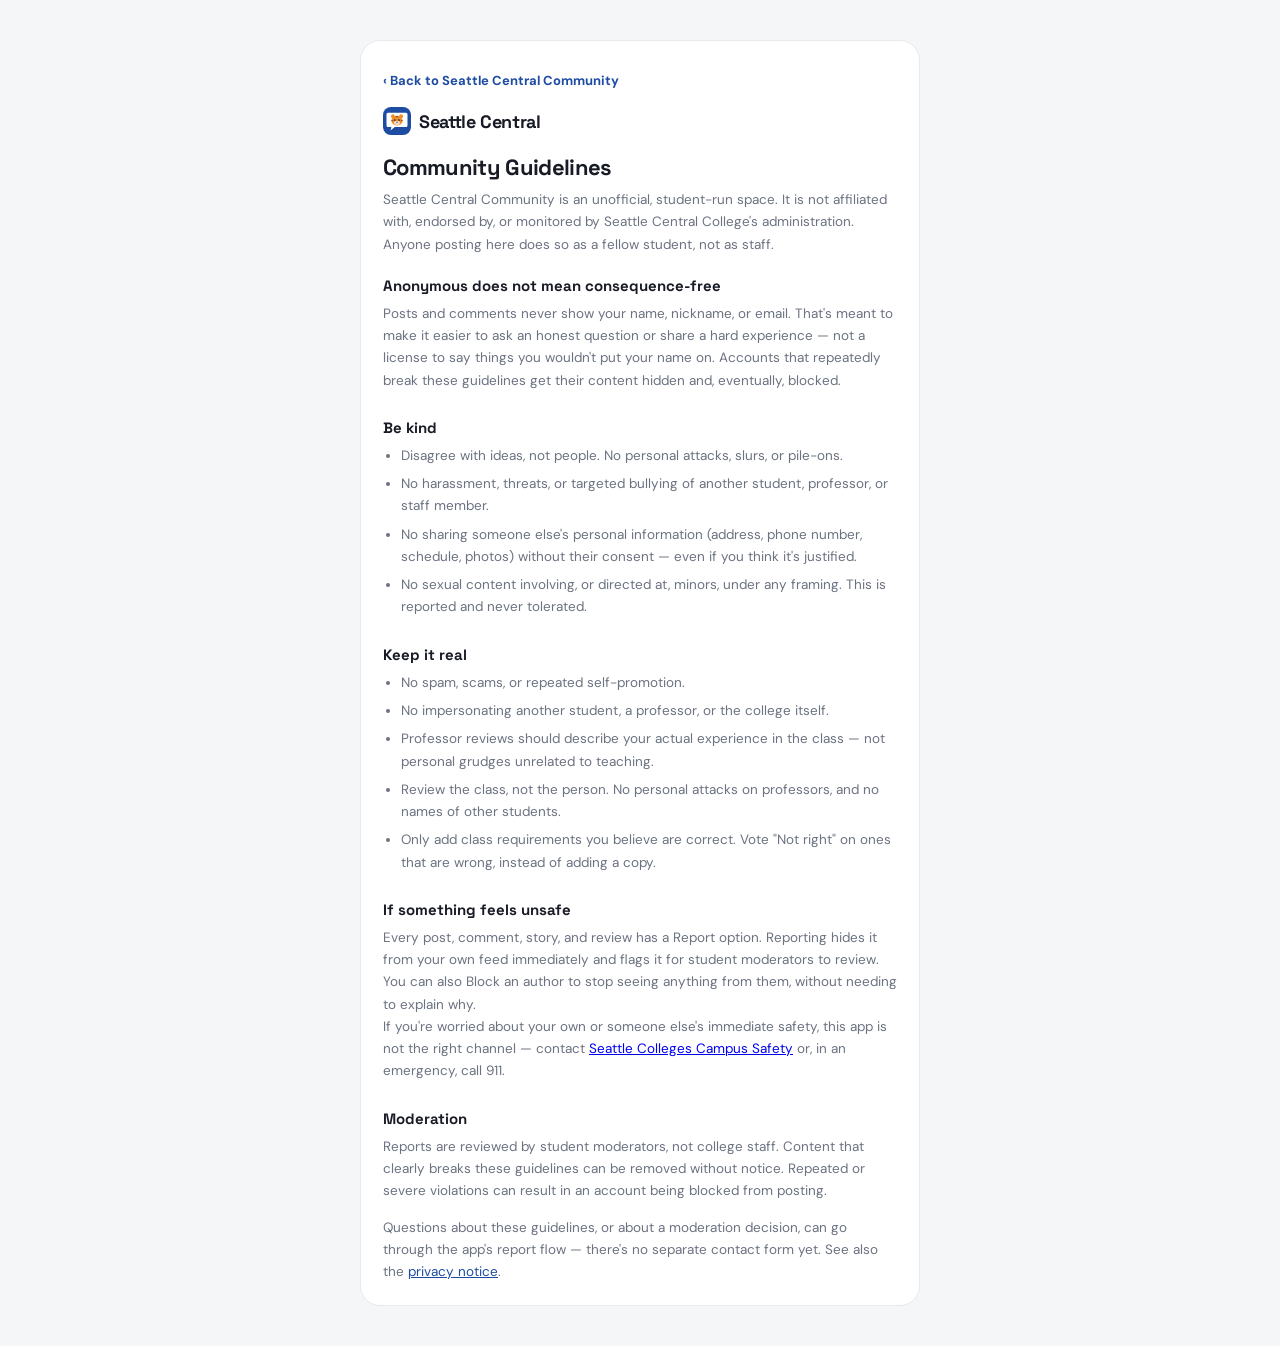
==== commit 674f4e36: "Tiger logo" ====
--- a/Seattle central Project/seattle-central-community/guidelines.html
+++ b/Seattle central Project/seattle-central-community/guidelines.html
@@ -24,7 +24,7 @@
 <div class="gate policy-gate">
   <div class="gate-card policy-card">
     <a class="policy-back" href="index.html">‹ Back to Seattle Central Community</a>
-    <div class="brand gate-brand"><div class="mark">S</div>Seattle Central</div>
+    <div class="brand gate-brand"><div class="mark" aria-hidden="true"><img src="icons/tiger.svg" alt=""></div>Seattle Central</div>
     <h1 class="gate-title">Community Guidelines</h1>
     <p class="gate-lede">Seattle Central Community is an unofficial, student-run space. It is not affiliated with, endorsed by, or monitored by Seattle Central College's administration. Anyone posting here does so as a fellow student, not as staff.</p>
 
--- a/Seattle central Project/seattle-central-community/style.css
+++ b/Seattle central Project/seattle-central-community/style.css
@@ -75,6 +75,7 @@
 
   /* ---------- SCHOOL SELECTOR ---------- */
   .school-bar{
+    display:none;
     padding:10px 18px;
     font-size:12.5px; font-weight:600; color:var(--ink-soft);
     border-bottom:1px solid var(--line);
@@ -1138,3 +1139,60 @@
 .myrv-c{ font-size:12px; color:var(--ink-soft); }
 .myrv-c b{ color:#C2354B; }
 .myrv-a{ display:flex; gap:14px; }
+
+  /* ---- Install the app (iPhone) ---- */
+  .ins-banner{ margin:14px 18px 4px; padding:14px; border-radius:var(--radius); background:var(--mint-soft); border:1px solid #C9D6EF; }
+  .ins-top{ display:flex; gap:12px; align-items:flex-start; }
+  .ins-icon{ width:40px; height:40px; flex:none; border-radius:10px; background:var(--mint); color:#fff; font-family:var(--font-display); font-weight:700; display:flex; align-items:center; justify-content:center; font-size:18px; }
+  .ins-txt{ flex:1; min-width:0; color:var(--mint); }
+  .ins-txt b{ display:block; font-size:15px; }
+  .ins-txt span{ display:block; font-size:13px; line-height:1.4; margin-top:2px; }
+  .ins-x{ background:none; border:0; color:var(--mint); font-size:16px; padding:2px 4px; cursor:pointer; }
+  .ins-acts{ display:flex; gap:8px; margin-top:12px; }
+  .ins-acts .btn-primary{ flex:1; }
+  .ins-overlay{ align-items:center; }
+  .ins-modal h3{ margin-top:0; }
+  .ins-step{ display:flex; gap:12px; align-items:center; padding:8px 0; }
+  .ins-step p{ margin:0; font-size:15px; line-height:1.45; }
+  .ins-n{ width:26px; height:26px; flex:none; border-radius:50%; background:var(--mint-soft); color:var(--mint); font-weight:700; font-size:13px; display:flex; align-items:center; justify-content:center; }
+  .ins-note{ font-size:15px; line-height:1.5; margin:0 0 12px; }
+  .ins-copy{ width:100%; }
+  .ins-arrow{ position:fixed; right:12px; bottom:calc(10px + env(safe-area-inset-bottom, 0px)); z-index:1000; color:#fff; background:var(--mint); padding:8px 12px; border-radius:999px; box-shadow:0 4px 14px rgba(0,0,0,.25); display:flex; align-items:flex-end; gap:6px; font-weight:700; font-size:14px; pointer-events:none; animation: insBob 1.2s ease-in-out infinite; }
+  .ins-arrow.mid{ right:auto; left:50%; transform:translateX(-50%); }
+  .ins-arrow.mid .ins-arrow-ic{ transform:rotate(45deg); }
+  .ins-arrow[hidden]{ display:none; }
+  .ins-arrow-ic{ font-size:20px; line-height:1; }
+  @keyframes insBob{ 0%,100%{ margin-bottom:0; } 50%{ margin-bottom:-6px; } }
+  @media (prefers-reduced-motion: reduce){ .ins-arrow{ animation:none; } }
+  .ins-hint{ margin:6px 0 0; font-size:13px; color:var(--ink-soft); line-height:1.4; }
+  .so-fix-t{ color:var(--warn) !important; margin-top:6px; }
+  .so-chip.so-fix{ border-color:var(--warn) !important; color:#C24141 !important; background:#FFF1F1 !important; }
+
+  /* ---- Announcement (Home) ---- */
+  .ann-card{ margin:14px 18px 4px; padding:14px 16px; border-radius:var(--radius); background:#FFF6DD; border:1px solid #F2D58A; color:#7A5200; }
+  .ann-top{ display:flex; align-items:center; gap:6px; }
+  .ann-label{ font-size:12.5px; font-weight:700; }
+  .ann-x{ margin-left:auto; background:none; border:0; color:#7A5200; font-size:15px; padding:2px 4px; cursor:pointer; }
+  .ann-title{ display:block; margin-top:6px; font-size:16px; color:#5C3D00; }
+  .ann-msg{ margin:4px 0 0; font-size:14px; line-height:1.5; white-space:pre-line; }
+  .ann-link{ display:inline-block; margin-top:8px; font-size:14px; font-weight:700; color:#7A5200; text-decoration:none; }
+  .ann-link:hover{ text-decoration:underline; }
+
+  /* ---- Course work credits progress ---- */
+  .cw-prog{ margin-top:12px; }
+  .cw-prog-h{ display:flex; align-items:baseline; gap:6px; }
+  .cw-prog-h b{ font-family:var(--font-display); font-size:24px; }
+  .cw-prog-h span{ font-size:13px; color:var(--ink-soft); font-weight:600; }
+  .cw-bar{ display:flex; height:10px; border-radius:999px; overflow:hidden; background:var(--bg); margin-top:6px; }
+  .cw-bar i{ display:block; height:100%; }
+  .cw-bar .d, .dot.d{ background:var(--mint); }
+  .cw-bar .n, .dot.n{ background:#85A9E6; }
+  .cw-bar .p{ background:repeating-linear-gradient(45deg,#C9CFD8 0 4px,transparent 4px 8px); }
+  .cw-stats.cw-stats4{ grid-template-columns:repeat(4,minmax(0,1fr)); gap:6px; margin-top:10px; }
+  .cw-stats4 .cw-stat{ text-align:center; padding:8px 4px; }
+  .dot{ display:inline-block; width:7px; height:7px; border-radius:50%; margin-right:4px; vertical-align:1px; }
+  .dot.p{ border:1px solid #9AA2AE; }
+  .cw-left{ margin-top:8px; font-size:12px; color:var(--ink-soft); font-weight:600; }
+
+  /* Tiger logo inside the blue mark */
+  .mark img, .ins-icon img{ width:88%; height:88%; display:block; }
